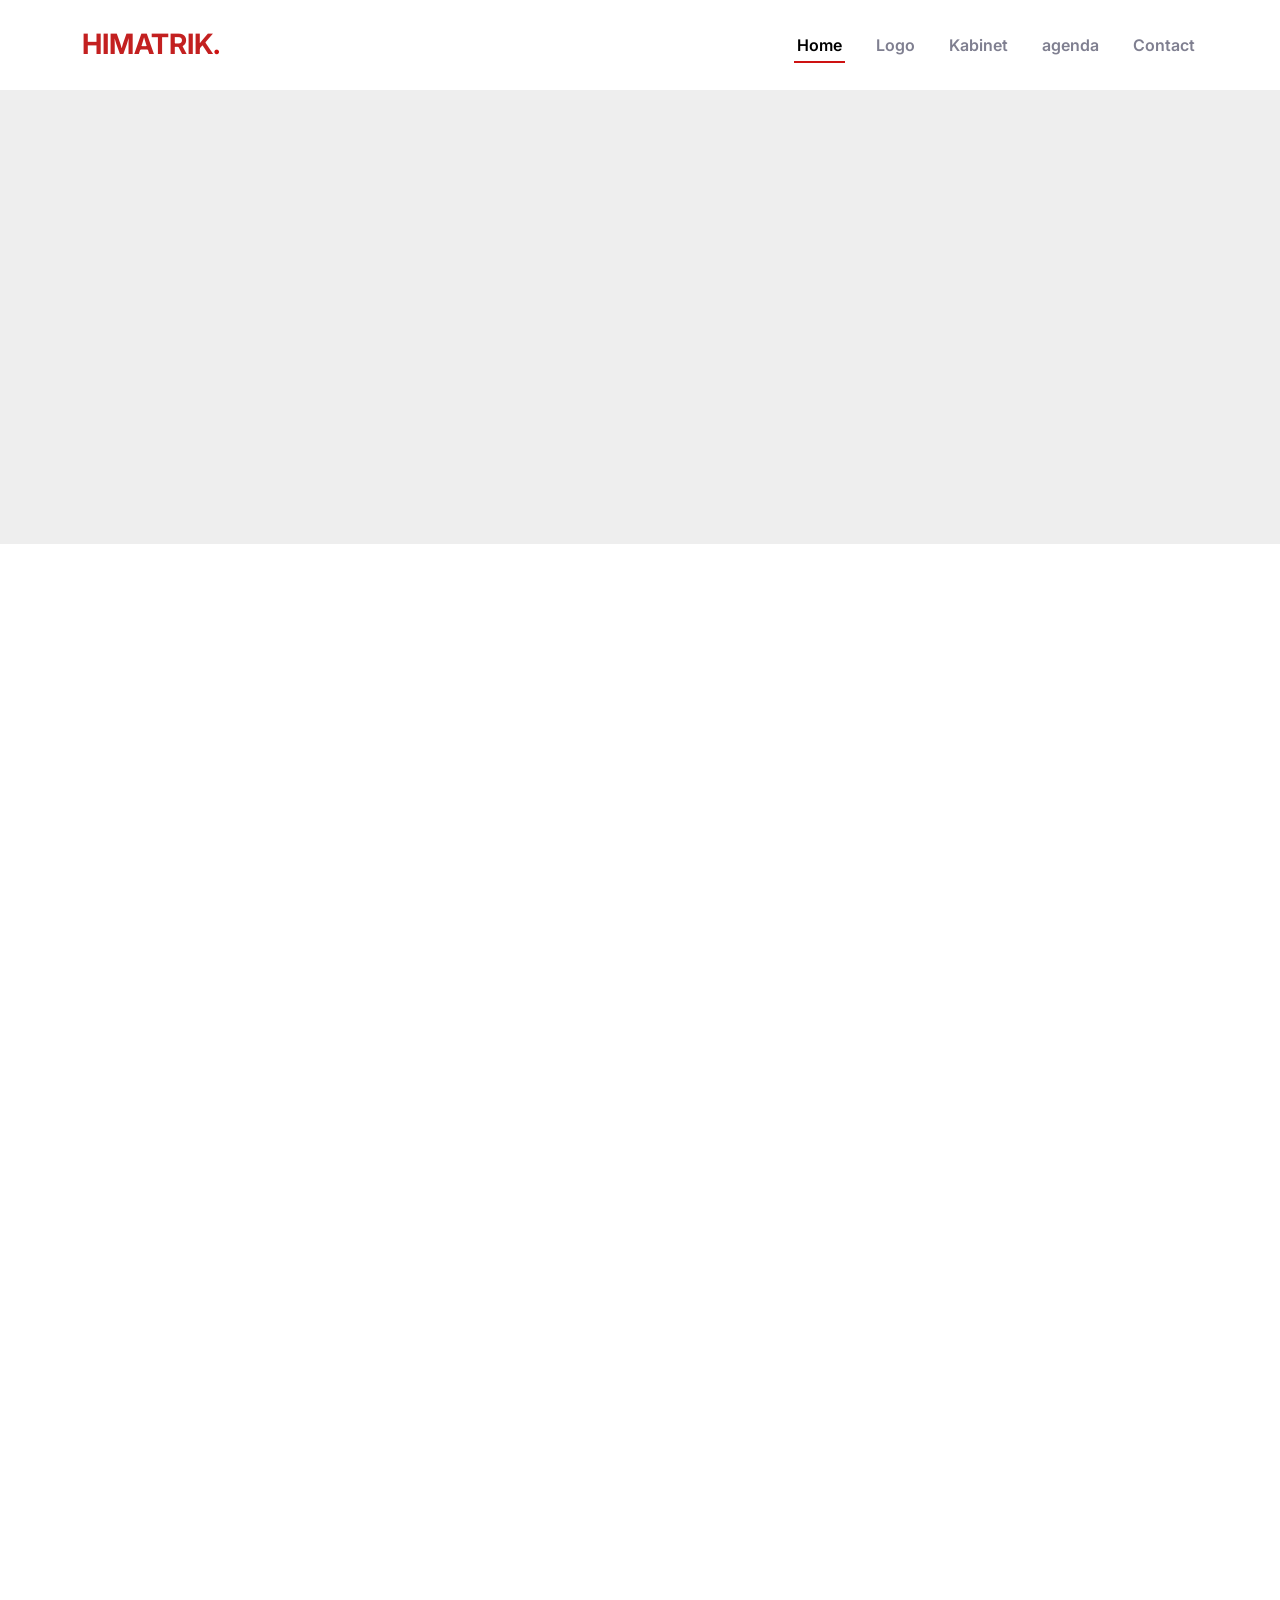
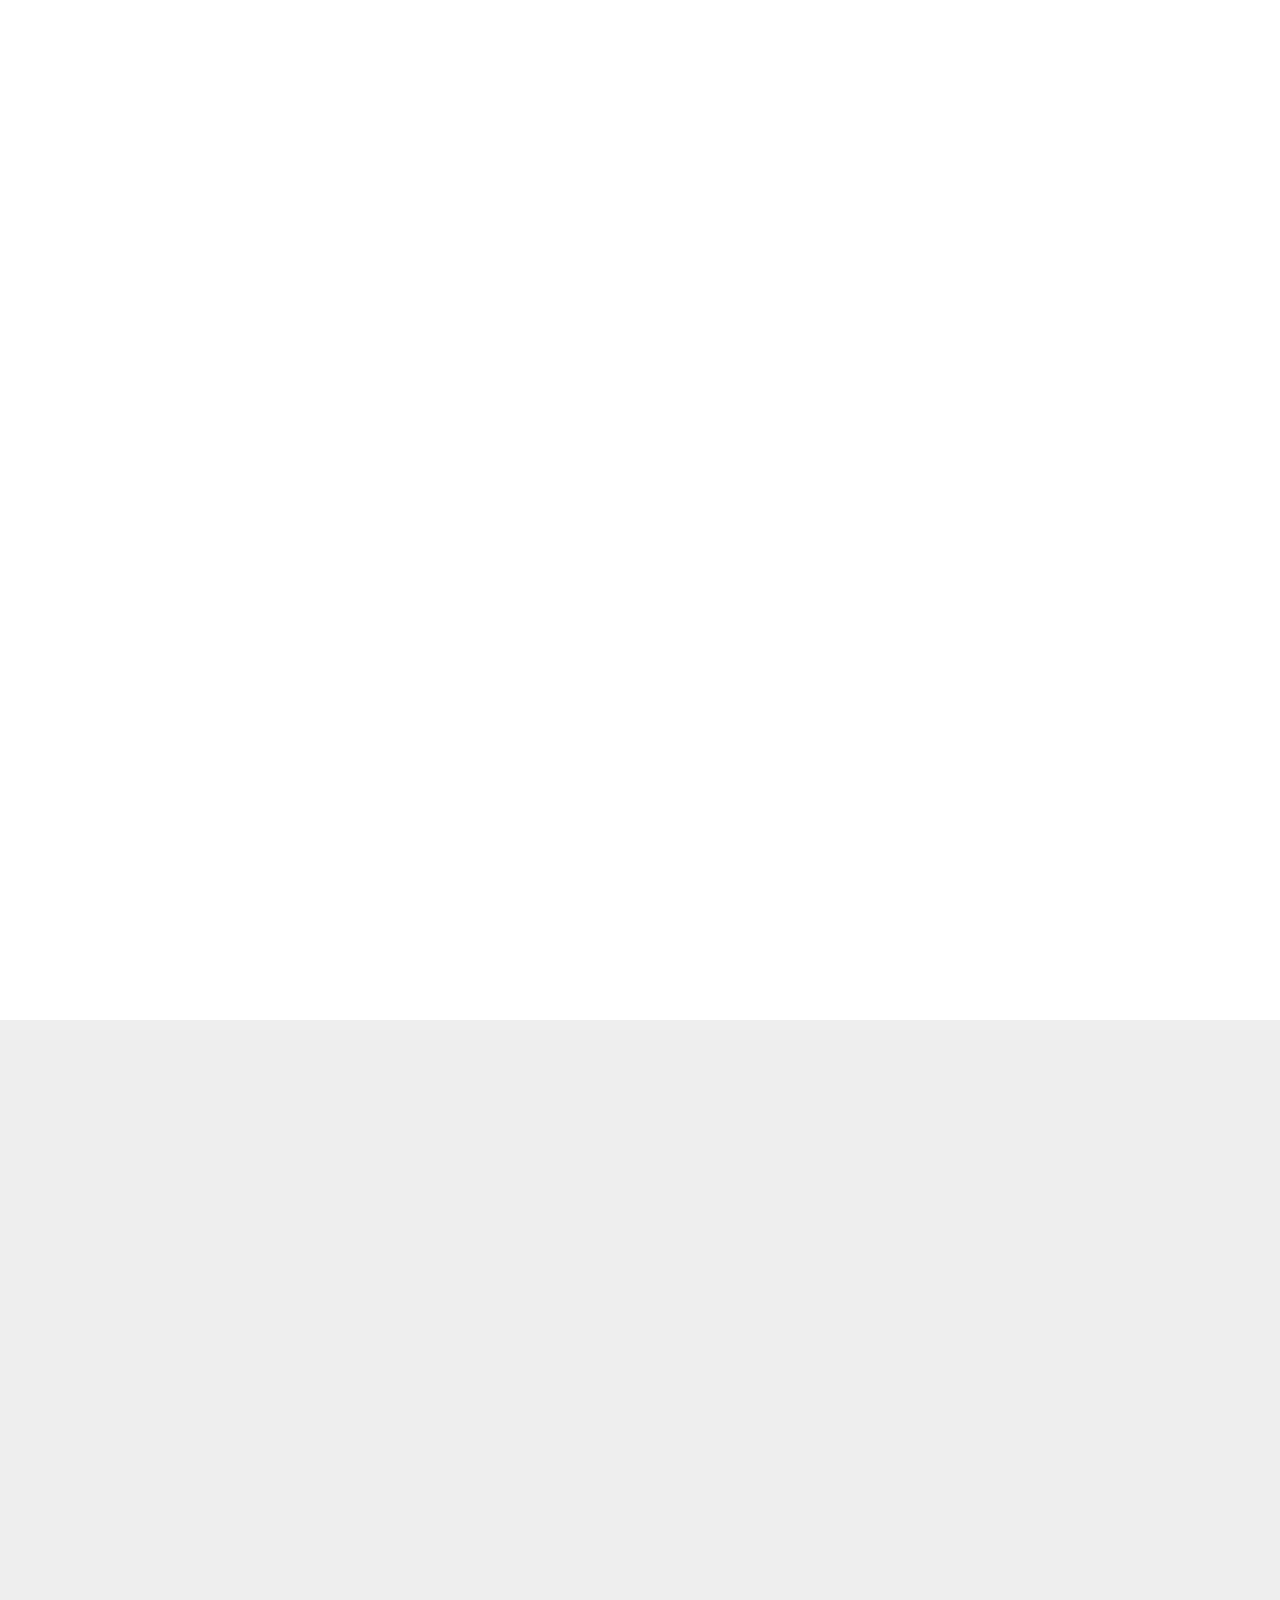
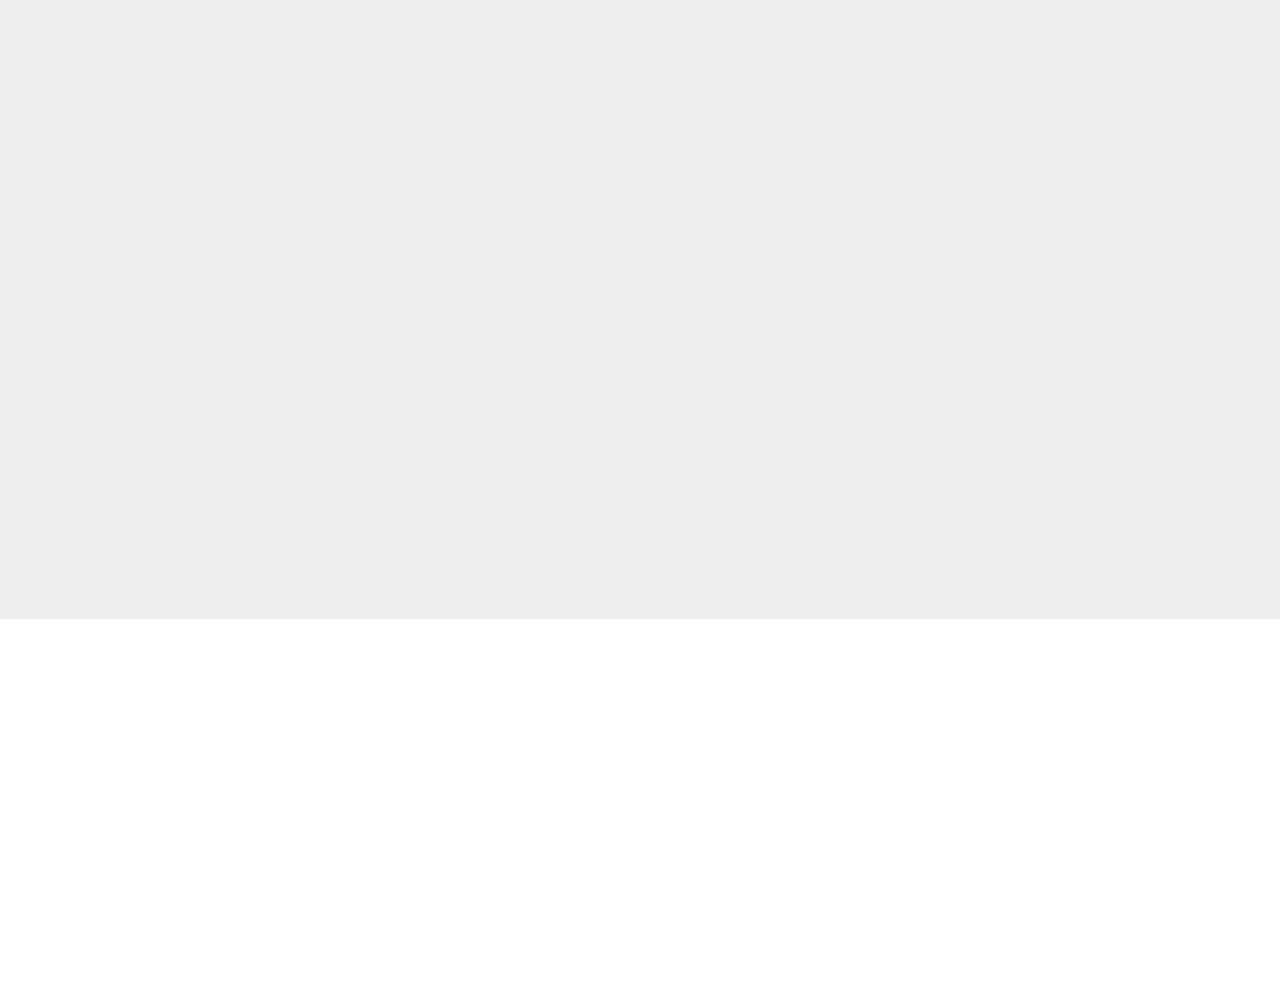
==== index.html @ 194c9be9 "Update index.html" ====
<!DOCTYPE html>
<html lang="en">

<head>
  <meta charset="utf-8">
  <meta content="width=device-width, initial-scale=1.0" name="viewport">

  <title>himatrik unair</title>
  <meta content="" name="description">
  <meta content="" name="keywords">

  <!-- Favicons -->
  <link href="assets/img/PIONEERA.png" rel="icon">
  <link href="assets/img/PIONEERA.png" rel="apple-touch-icon">

  <!-- Google Fonts -->
  <link rel="preconnect" href="https://fonts.googleapis.com">
  <link rel="preconnect" href="https://fonts.gstatic.com" crossorigin>
  <link href="https://fonts.googleapis.com/css2?family=Open+Sans:ital,wght@0,300;0,400;0,500;0,600;0,700;1,300;1,400;1,600;1,700&family=Amatic+SC:ital,wght@0,300;0,400;0,500;0,600;0,700;1,300;1,400;1,500;1,600;1,700&family=Inter:ital,wght@0,300;0,400;0,500;0,600;0,700;1,300;1,400;1,500;1,600;1,700&display=swap" rel="stylesheet">

  <!-- Vendor CSS Files -->
  <link href="assets/vendor/bootstrap/css/bootstrap.min.css" rel="stylesheet">
  <link href="assets/vendor/bootstrap-icons/bootstrap-icons.css" rel="stylesheet">
  <link href="assets/vendor/aos/aos.css" rel="stylesheet">
  <link href="assets/vendor/glightbox/css/glightbox.min.css" rel="stylesheet">
  <link href="assets/vendor/swiper/swiper-bundle.min.css" rel="stylesheet">

  <!-- Template Main CSS File -->
  <link href="assets/css/main.css" rel="stylesheet">
</head>

<body>

  <!-- ======= Header ======= -->
  <header id="header" class="header fixed-top d-flex align-items-center">
    <div class="container d-flex align-items-center justify-content-between">
      <a href="index.html" class="logo d-flex align-items-center me-auto me-lg-0">
        <h1>HIMATRIK<span>.</span></h1>
      </a>
      <nav id="navbar" class="navbar">
        <ul>
          <li><a href="#hero">Home</a></li>
          <li><a href="#about">Logo</a></li>
          <li><a href="#menu">Kabinet</a></li>
          <li><a href="#gallery">agenda</a></li>
          <li><a href="#contact">Contact</a></li>
        </ul>
      </nav>
    </div>
  </header><!-- End Header -->

  <!-- ======= Hero Section ======= -->
  <section id="hero" class="hero d-flex align-items-center section-bg">
    <div class="container">
      <div class="row justify-content-between gy-5">
        <div class="col-lg-5 order-2 order-lg-1 d-flex flex-column justify-content-center align-items-center align-items-lg-start text-center text-lg-start">
          <h2 data-aos="fade-up">KABINET<br>PIONERA</h2>
          <p data-aos="fade-up" data-aos-delay="100">Himatrik adalah wadah bagi mahasiswa trik untuk mengembangkan diri di bidang akademik, minat bakat, dan kepemimpinan. Di Kabinet Pioneera ini bermakna Kabinet Pelopor, dengan Visi (PROENSIF) Progresif, Intensif, dan Adaptif.</p>
        </div>
        <div class="col-lg-5 order-1 order-lg-2 text-center text-lg-start">
          <img src="assets/img/PIONEERA.png" class="img-fluid" alt="" data-aos="zoom-out" data-aos-delay="300">
        </div>
      </div>
    </div>
  </section><!-- End Hero Section -->

  <main id="main">

      <!-- ======= About Section ======= -->
      <section id="about" class="about">
        <div class="container" data-aos="fade-up">
  
          <div class="section-header">
            <h2>About Us</h2>
            <p>filosofi <span>logo</span></p>
          </div>
  
          <div class="row gy-4">
            <div class="col-lg-7 d-flex justify-content-center align-items-center" data-aos="fade-up" data-aos-delay="150">
              <img src="assets/img/PIONEERA.png" class="img-fluid" alt="Filosofi Logo"> 
            </div>
            <div class="col-lg-5 d-flex align-items-center" data-aos="fade-up" data-aos-delay="300">
              <div class="content ps-0 ps-lg-5">
                <p class="fst-italic">
                 <strong>Filosofi logo kabinet Pioneera:</strong>
<ul class="filosofi-list">
  <li>-) 8 Aliran menuju 1 arah (melambangkan 8 departemen berbeda yang tetap terarah)</li>
  <li>-) Grigi (sebagai lambang progresif)</li>
  <li>-) Bintang (lambang pelopor)</li>
  <li>-) Panah (lambang intensitas)</li>
  <li>-) Warna gradasi (bentuk adaptif)</li>
  <li>-) Merah maroon (keberanian yang mendalam)</li>
  <li>-) Hijau (aman damai menenangkan)</li>
</ul>
              </div>
            </div>
          </div>
        </div>
      </section><!-- End About Section -->
  

    <!-- ======= Why Us Section ======= -->
    <!-- <section id="why-us" class="why-us section-bg">
      <div class="container" data-aos="fade-up">
        <div class="row gy-4">
          <div class="col-lg-4" data-aos="fade-up" data-aos-delay="100">
            <div class="why-box">
              <h3>sejarah himatrik</h3>
              <p>
                  sejarah himatrik hhhhhhhhhhhh
                  hhhhhhhhhhhhhh
                  hhhhhhhhhhhhhhhhhhhhhhhhhhh
              </p>
              <div class="text-center">
                <a href="#" class="more-btn">Learn More <i class="bx bx-chevron-right"></i></a>
              </div>
            </div>
          </div>

          <div class="col-xl-4" data-aos="fade-up" data-aos-delay="300">
            <div class="icon-box d-flex flex-column justify-content-center align-items-center">
              <i class="bi bi-gem"></i>
              <h4>sejarah osi</h4>
              <p>sejarah osi hhhhhhhhhhhhhhhhhhhhhhhhhhhhhhhhhhhhhhhhhhhhhhhhhhhhhhhhhhhhhhhhhhhhhhhhhhhhhhhhhhhhhhhhhhhhhhhh</p>
            </div>
          </div>
        </div>
      </div> -->
    <!-- </section>End Why Us Section -->
  </main>
</body>
</html>



          <div class="col-lg-8 d-flex align-items-center">
            <div class="row gy-4">
 
   
              <!-- End Icon Box -->

            </div>
          </div>

        </div>

      </div>
    </section><!-- End Why Us Section -->

   
    <!-- ======= Menu Section ======= -->
    <section id="menu" class="menu">
      <div class="container" data-aos="fade-up">

        <div class="section-header">
          <p>FOTO <span> KABINET</span></p>
        </div>

        <div class="tab-content" data-aos="fade-up" data-aos-delay="300">
          <div class="tab-pane fade active show" id="menu-starters">
            <div class="row gy-5">
              <div class="col-lg-4 menu-item">
                <a href="assets/img/1.png" class="glightbox"><img src="assets/img/1.png" class="menu-img img-fluid" alt=""></a>
                <h4>BPI</h4>
              </div>
              <div class="col-lg-4 menu-item">
                <a href="assets/img/2.png" class="glightbox"><img src="assets/img/2.png" class="menu-img img-fluid" alt=""></a>
                <h4>DLH</h4>
              </div>
              <div class="col-lg-4 menu-item">
                <a href="assets/img/3.png" class="glightbox"><img src="assets/img/3.png" class="menu-img img-fluid" alt=""></a>
                <h4>HUMAS</h4>
              </div>
              <div class="col-lg-4 menu-item">
                <a href="assets/img/4.png" class="glightbox"><img src="assets/img/4.png" class="menu-img img-fluid" alt=""></a>
                <h4>PSDM</h4>
              </div>
              <div class="col-lg-4 menu-item">
                <a href="assets/img/5.png" class="glightbox"><img src="assets/img/5.png" class="menu-img img-fluid" alt=""></a>
                <h4>ADVOKESMA</h4>
              </div>
              <div class="col-lg-4 menu-item">
                <a href="assets/img/6.png" class="glightbox"><img src="assets/img/6.png" class="menu-img img-fluid" alt=""></a>
                <h4>KPT</h4>
              </div>
              <div class="col-lg-4 menu-item">
                <a href="assets/img/7.png" class="glightbox"><img src="assets/img/7.png" class="menu-img img-fluid" alt=""></a>
                <h4>EKRAF</h4>
              </div>
              <div class="col-lg-4 menu-item">
                <a href="assets/img/8.png" class="glightbox"><img src="assets/img/8.png" class="menu-img img-fluid" alt=""></a>
                <h4>PORA</h4>
              </div>
              <div class="col-lg-4 menu-item">
                <a href="assets/img/9.png" class="glightbox"><img src="assets/img/9.png" class="menu-img img-fluid" alt=""></a>
                <h4>MEDKOM</h4>
              </div>
            </div>
          </div>
        </div>
      </div>
    </section><!-- End Menu Section -->
    

    <!-- ======= Gallery Section ======= -->
    <section id="gallery" class="gallery section-bg">
      <div class="container" data-aos="fade-up">

        <div class="section-header">
          <h2></h2>
          <p>FOTO AGENDA DAN PROKER <span>HIMATRIK</span></p>
        </div>

        <div class="gallery-slider swiper">
          <div class="swiper-wrapper align-items-center">
            <div class="swiper-slide"><a class="glightbox" data-gallery="images-gallery" href="assets/img/1.Jpg"><img src="assets/img/1.jpg" class="img-fluid" alt=""></a></div>
            <div class="swiper-slide"><a class="glightbox" data-gallery="images-gallery" href="assets/img/2.jpg"><img src="assets/img/2.jpg" class="img-fluid" alt=""></a></div>
            <div class="swiper-slide"><a class="glightbox" data-gallery="images-gallery" href="assets/img/3.jpg"><img src="assets/img/3.jpg" class="img-fluid" alt=""></a></div>
            
          </div>
          <div class="swiper-pagination"></div>
        </div>

      </div>
    </section><!-- End Gallery Section -->

    <!-- ======= Contact Section ======= -->
    <section id="contact" class="contact">
      <div class="container" data-aos="fade-up">

        <div class="section-header">
          <h2></h2>
          <p> <span>kontak</span></p>
        </div>

        
        <div class="row gy-4">

          <div class="col-md-6">
            <div class="info-item  d-flex align-items-center">
              <i class="icon bi bi-map flex-shrink-0"></i>
              <div>
                <h3>Alamat</h3>
                <p>Universitas Airlangga - Kampus Dharmawangsa (B)</p>
              </div>
            </div>
          </div><!-- End Info Item -->

        
          <!-- End Info Item -->

          <div class="col-md-6">
            <div class="info-item  d-flex align-items-center">
              <i class="icon bi bi-telephone flex-shrink-0"></i>
              <div>
                <h3>Telepon</h3>
                <p>0813-3941-1917</p>
              </div>
            </div>
          </div><!-- End Info Item -->

       
          </div><!-- End Info Item -->

        </div>


      </div>
    </section><!-- End Contact Section -->

  </main><!-- End #main -->


  <a href="#" class="scroll-top d-flex align-items-center justify-content-center"><i class="bi bi-arrow-up-short"></i></a>

  <div id="preloader"></div>

  <!-- Vendor JS Files -->
  <script src="assets/vendor/bootstrap/js/bootstrap.bundle.min.js"></script>
  <script src="assets/vendor/aos/aos.js"></script>
  <script src="assets/vendor/glightbox/js/glightbox.min.js"></script>
  <script src="assets/vendor/purecounter/purecounter_vanilla.js"></script>
  <script src="assets/vendor/swiper/swiper-bundle.min.js"></script>
  <script src="assets/vendor/php-email-form/validate.js"></script>

  <!-- Template Main JS File -->
  <script src="assets/js/main.js"></script>

</body>

</html>
---- assets/css/main.css ----
/**
* Template Name: Yummy - v1.3.0
* Template URL: https://bootstrapmade.com/yummy-bootstrap-restaurant-website-template/
* Author: BootstrapMade.com
* License: https://bootstrapmade.com/license/
*/

/*--------------------------------------------------------------
# Set main reusable colors and fonts using CSS variables
# Learn more about CSS variables at https://developer.mozilla.org/en-US/docs/Web/CSS/Using_CSS_custom_properties
--------------------------------------------------------------*/
/* Fonts */
:root {
  --font-default: "Open Sans", system-ui, -apple-system, "Segoe UI", Roboto, "Helvetica Neue", Arial, "Noto Sans", "Liberation Sans", sans-serif, "Apple Color Emoji", "Segoe UI Emoji", "Segoe UI Symbol", "Noto Color Emoji";
  --font-primary: "Amatic SC", sans-serif;
  --font-secondary: "Inter", sans-serif;
}

/* Colors */
:root {
  --color-default: #212529;
  --color-primary: #ce1212;
  --color-secondary: #c62929;
}

/* Smooth scroll behavior */
:root {
  scroll-behavior: smooth;
}

/*--------------------------------------------------------------
# General
--------------------------------------------------------------*/
body {
  font-family: var(--font-default);
  color: var(--color-default);
}

a {
  color: var(--color-primary);
  text-decoration: none;
}

a:hover {
  color: #ec2727;
  text-decoration: none;
}

h1,
h2,
h3,
h4,
h5,
h6 {
  font-family: var(--font-secondary);
}

/*--------------------------------------------------------------
# Sections & Section Header
--------------------------------------------------------------*/
section {
  overflow: hidden;
  padding: 80px 0;
}

.section-bg {
  background-color: #eee;
}

.section-header {
  text-align: center;
  padding-bottom: 30px;
}

.section-header h2 {
  font-size: 13px;
  letter-spacing: 1px;
  font-weight: 400;
  margin: 0;
  padding: 0;
  color: #7f7f90;
  text-transform: uppercase;
  font-family: var(--font-default);
}

.section-header p {
  margin: 0;
  font-size: 48px;
  font-weight: 400;
  font-family: var(--font-primary);
}

.section-header p span {
  color: var(--color-primary);
}

/*--------------------------------------------------------------
# Breadcrumbs
--------------------------------------------------------------*/
.breadcrumbs {
  padding: 15px 0;
  background: rgba(55, 55, 63, 0.05);
  margin-top: 90px;
}

@media (max-width: 575px) {
  .breadcrumbs {
    margin-top: 70px;
  }
}

.breadcrumbs h2 {
  font-size: 24px;
  font-weight: 400;
  margin: 0;
}

.breadcrumbs ol {
  display: flex;
  flex-wrap: wrap;
  list-style: none;
  padding: 0;
  margin: 0;
  font-size: 14px;
}

.breadcrumbs ol li+li {
  padding-left: 10px;
}

.breadcrumbs ol li+li::before {
  display: inline-block;
  padding-right: 10px;
  color: #676775;
  content: "/";
}

@media (max-width: 992px) {
  .breadcrumbs .d-flex {
    display: block !important;
  }

  .breadcrumbs h2 {
    margin-bottom: 10px;
  }

  .breadcrumbs ol {
    display: block;
  }

  .breadcrumbs ol li {
    display: inline-block;
  }
}

/*--------------------------------------------------------------
# Scroll top button
--------------------------------------------------------------*/
.scroll-top {
  position: fixed;
  visibility: hidden;
  opacity: 0;
  right: 15px;
  bottom: 15px;
  z-index: 99999;
  background: var(--color-primary);
  width: 44px;
  height: 44px;
  border-radius: 50px;
  transition: all 0.4s;
}

.scroll-top i {
  font-size: 24px;
  color: #fff;
  line-height: 0;
}

.scroll-top:hover {
  background: #ec2727;
  color: #fff;
}

.scroll-top.active {
  visibility: visible;
  opacity: 1;
}

/*--------------------------------------------------------------
# Preloader
--------------------------------------------------------------*/
#preloader {
  position: fixed;
  inset: 0;
  z-index: 9999;
  overflow: hidden;
  background: #fff;
  transition: all 0.6s ease-out;
  width: 100%;
  height: 100vh;
}

#preloader:before,
#preloader:after {
  content: "";
  position: absolute;
  border: 4px solid var(--color-primary);
  border-radius: 50%;
  -webkit-animation: animate-preloader 2s cubic-bezier(0, 0.2, 0.8, 1) infinite;
  animation: animate-preloader 2s cubic-bezier(0, 0.2, 0.8, 1) infinite;
}

#preloader:after {
  -webkit-animation-delay: -0.5s;
  animation-delay: -0.5s;
}

@-webkit-keyframes animate-preloader {
  0% {
    width: 10px;
    height: 10px;
    top: calc(50% - 5px);
    left: calc(50% - 5px);
    opacity: 1;
  }

  100% {
    width: 72px;
    height: 72px;
    top: calc(50% - 36px);
    left: calc(50% - 36px);
    opacity: 0;
  }
}

@keyframes animate-preloader {
  0% {
    width: 10px;
    height: 10px;
    top: calc(50% - 5px);
    left: calc(50% - 5px);
    opacity: 1;
  }

  100% {
    width: 72px;
    height: 72px;
    top: calc(50% - 36px);
    left: calc(50% - 36px);
    opacity: 0;
  }
}

/*--------------------------------------------------------------
# Disable aos animation delay on mobile devices
--------------------------------------------------------------*/
@media screen and (max-width: 768px) {
  [data-aos-delay] {
    transition-delay: 0 !important;
  }
}

/*--------------------------------------------------------------
# Header
--------------------------------------------------------------*/
.header {
  background: #fff;
  transition: all 0.5s;
  z-index: 997;
  height: 90px;
  border-bottom: 1px solid #fff;
}

@media (max-width: 575px) {
  .header {
    height: 70px;
  }
}

.header.sticked {
  border-color: #fff;
  border-color: #eee;
}

.header .logo img {
  max-height: 40px;
  margin-right: 6px;
}

.header .logo h1 {
  font-size: 28px;
  font-weight: 700;
  color: #c32020;
  margin: 0;
  font-family: var(--font-secondary);
}

.header .logo h1 span {
  color: var(--color-primary);
}

.header .btn-book-a-table,
.header .btn-book-a-table:focus {
  font-size: 14px;
  color: #fff;
  background: var(--color-primary);
  padding: 8px 20px;
  margin-left: 30px;
  border-radius: 50px;
  transition: 0.3s;
}

.header .btn-book-a-table:hover,
.header .btn-book-a-table:focus:hover {
  color: #fff;
  background: rgba(206, 18, 18, 0.8);
}

section {
  scroll-margin-top: 90px;
}

/*--------------------------------------------------------------
# Desktop Navigation
--------------------------------------------------------------*/
@media (min-width: 1280px) {
  .navbar {
    padding: 0;
  }

  .navbar ul {
    margin: 0;
    padding: 0;
    display: flex;
    list-style: none;
    align-items: center;
  }

  .navbar li {
    position: relative;
  }

  .navbar>ul>li {
    white-space: nowrap;
    padding: 10px 0 10px 28px;
  }

  .navbar a,
  .navbar a:focus {
    display: flex;
    align-items: center;
    justify-content: space-between;
    padding: 0 3px;
    font-family: var(--font-secondary);
    font-size: 16px;
    font-weight: 600;
    color: #7f7f90;
    white-space: nowrap;
    transition: 0.3s;
    position: relative;
  }

  .navbar a i,
  .navbar a:focus i {
    font-size: 12px;
    line-height: 0;
    margin-left: 5px;
  }

  .navbar>ul>li>a:before {
    content: "";
    position: absolute;
    width: 100%;
    height: 2px;
    bottom: -6px;
    left: 0;
    background-color: var(--color-primary);
    visibility: hidden;
    width: 0px;
    transition: all 0.3s ease-in-out 0s;
  }

  .navbar a:hover:before,
  .navbar li:hover>a:before,
  .navbar .active:before {
    visibility: visible;
    width: 100%;
  }

  .navbar a:hover,
  .navbar .active,
  .navbar .active:focus,
  .navbar li:hover>a {
    color: #000;
  }

  .navbar .dropdown ul {
    display: block;
    position: absolute;
    left: 28px;
    top: calc(100% + 30px);
    margin: 0;
    padding: 10px 0;
    z-index: 99;
    opacity: 0;
    visibility: hidden;
    background: #fff;
    box-shadow: 0px 0px 30px rgba(127, 137, 161, 0.25);
    transition: 0.3s;
    border-radius: 4px;
  }

  .navbar .dropdown ul li {
    min-width: 200px;
  }

  .navbar .dropdown ul a {
    padding: 10px 20px;
    font-size: 15px;
    text-transform: none;
    font-weight: 600;
  }

  .navbar .dropdown ul a i {
    font-size: 12px;
  }

  .navbar .dropdown ul a:hover,
  .navbar .dropdown ul .active:hover,
  .navbar .dropdown ul li:hover>a {
    color: var(--color-primary);
  }

  .navbar .dropdown:hover>ul {
    opacity: 1;
    top: 100%;
    visibility: visible;
  }

  .navbar .dropdown .dropdown ul {
    top: 0;
    left: calc(100% - 30px);
    visibility: hidden;
  }

  .navbar .dropdown .dropdown:hover>ul {
    opacity: 1;
    top: 0;
    left: 100%;
    visibility: visible;
  }
}

@media (min-width: 1280px) and (max-width: 1366px) {
  .navbar .dropdown .dropdown ul {
    left: -90%;
  }

  .navbar .dropdown .dropdown:hover>ul {
    left: -100%;
  }
}

@media (min-width: 1280px) {

  .mobile-nav-show,
  .mobile-nav-hide {
    display: none;
  }
}

/*--------------------------------------------------------------
# Mobile Navigation
--------------------------------------------------------------*/
@media (max-width: 1279px) {
  .navbar {
    position: fixed;
    top: 0;
    right: -100%;
    width: 100%;
    max-width: 400px;
    border-left: 1px solid #666;
    bottom: 0;
    transition: 0.3s;
    z-index: 9997;
  }

  .navbar ul {
    position: absolute;
    inset: 0;
    padding: 50px 0 10px 0;
    margin: 0;
    background: rgba(255, 255, 255, 0.9);
    overflow-y: auto;
    transition: 0.3s;
    z-index: 9998;
  }

  .navbar a,
  .navbar a:focus {
    display: flex;
    align-items: center;
    justify-content: space-between;
    padding: 10px 20px;
    font-family: var(--font-secondary);
    border-bottom: 2px solid rgba(255, 255, 255, 0.8);
    font-size: 16px;
    font-weight: 600;
    color: #7f7f90;
    white-space: nowrap;
    transition: 0.3s;
  }

  .navbar a i,
  .navbar a:focus i {
    font-size: 12px;
    line-height: 0;
    margin-left: 5px;
  }

  .navbar a:hover,
  .navbar li:hover>a {
    color: #000;
  }

  .navbar .active,
  .navbar .active:focus {
    color: #000;
    border-color: var(--color-primary);
  }

  .navbar .dropdown ul,
  .navbar .dropdown .dropdown ul {
    position: static;
    display: none;
    padding: 10px 0;
    margin: 10px 20px;
    transition: all 0.5s ease-in-out;
    border: 1px solid #eee;
  }

  .navbar .dropdown>.dropdown-active,
  .navbar .dropdown .dropdown>.dropdown-active {
    display: block;
  }

  .mobile-nav-show {
    color: var(--color-secondary);
    font-size: 28px;
    cursor: pointer;
    line-height: 0;
    transition: 0.5s;
    z-index: 9999;
    margin: 0 10px 0 20px;
  }

  .mobile-nav-hide {
    color: var(--color-secondary);
    font-size: 32px;
    cursor: pointer;
    line-height: 0;
    transition: 0.5s;
    position: fixed;
    right: 20px;
    top: 20px;
    z-index: 9999;
  }

  .mobile-nav-active {
    overflow: hidden;
  }

  .mobile-nav-active .navbar {
    right: 0;
  }

  .mobile-nav-active .navbar:before {
    content: "";
    position: fixed;
    inset: 0;
    background: rgba(255, 255, 255, 0.8);
    z-index: 9996;
  }
}

/*--------------------------------------------------------------
# About Section
--------------------------------------------------------------*/
.about .about-img {
  min-height: 500px;
}

.about h3 {
  font-weight: 700;
  font-size: 36px;
  margin-bottom: 30px;
  font-family: var(--font-secondary);
}

.about .call-us {
  left: 10%;
  right: 10%;
  bottom: 10%;
  background-color: #fff;
  box-shadow: 0px 2px 25px rgba(0, 0, 0, 0.08);
  padding: 20px;
  text-align: center;
}

.about .call-us h4 {
  font-size: 24px;
  font-weight: 700;
  margin-bottom: 5px;
  font-family: var(--font-default);
}

.about .call-us p {
  font-size: 28px;
  font-weight: 700;
  color: var(--color-primary);
}

.about .content ul {
  list-style: none;
  padding: 0;
}

.about .content ul li {
  padding: 0 0 8px 26px;
  position: relative;
}

.about .content ul i {
  position: absolute;
  font-size: 20px;
  left: 0;
  top: -3px;
  color: var(--color-primary);
}

.about .content p:last-child {
  margin-bottom: 0;
}

.about .play-btn {
  width: 94px;
  height: 94px;
  background: radial-gradient(var(--color-primary) 50%, rgba(206, 18, 18, 0.4) 52%);
  border-radius: 50%;
  display: block;
  position: absolute;
  left: calc(50% - 47px);
  top: calc(50% - 47px);
  overflow: hidden;
}

.about .play-btn:before {
  content: "";
  position: absolute;
  width: 120px;
  height: 120px;
  -webkit-animation-delay: 0s;
  animation-delay: 0s;
  -webkit-animation: pulsate-btn 2s;
  animation: pulsate-btn 2s;
  -webkit-animation-direction: forwards;
  animation-direction: forwards;
  -webkit-animation-iteration-count: infinite;
  animation-iteration-count: infinite;
  -webkit-animation-timing-function: steps;
  animation-timing-function: steps;
  opacity: 1;
  border-radius: 50%;
  border: 5px solid rgba(206, 18, 18, 0.7);
  top: -15%;
  left: -15%;
  background: rgba(198, 16, 0, 0);
}

.about .play-btn:after {
  content: "";
  position: absolute;
  left: 50%;
  top: 50%;
  transform: translateX(-40%) translateY(-50%);
  width: 0;
  height: 0;
  border-top: 10px solid transparent;
  border-bottom: 10px solid transparent;
  border-left: 15px solid #fff;
  z-index: 100;
  transition: all 400ms cubic-bezier(0.55, 0.055, 0.675, 0.19);
}

.about .play-btn:hover:before {
  content: "";
  position: absolute;
  left: 50%;
  top: 50%;
  transform: translateX(-40%) translateY(-50%);
  width: 0;
  height: 0;
  border: none;
  border-top: 10px solid transparent;
  border-bottom: 10px solid transparent;
  border-left: 15px solid #fff;
  z-index: 200;
  -webkit-animation: none;
  animation: none;
  border-radius: 0;
}

.about .play-btn:hover:after {
  border-left: 15px solid var(--color-primary);
  transform: scale(20);
}

@-webkit-keyframes pulsate-btn {
  0% {
    transform: scale(0.6, 0.6);
    opacity: 1;
  }

  100% {
    transform: scale(1, 1);
    opacity: 0;
  }
}

@keyframes pulsate-btn {
  0% {
    transform: scale(0.6, 0.6);
    opacity: 1;
  }

  100% {
    transform: scale(1, 1);
    opacity: 0;
  }
}

/*--------------------------------------------------------------
# Why Us Section
--------------------------------------------------------------*/
.why-us .why-box {
  padding: 30px;
  background: var(--color-primary);
  color: #fff;
}

.why-us .why-box h3 {
  font-weight: 700;
  font-size: 34px;
  margin-bottom: 30px;
}

.why-us .why-box p {
  margin-bottom: 30px;
}

.why-us .why-box .more-btn {
  display: inline-block;
  background: rgba(255, 255, 255, 0.3);
  padding: 6px 30px 8px 30px;
  color: #fff;
  border-radius: 50px;
  transition: all ease-in-out 0.4s;
}

.why-us .why-box .more-btn i {
  font-size: 14px;
}

.why-us .why-box .more-btn:hover {
  color: var(--color-primary);
  background: #fff;
}

.why-us .icon-box {
  text-align: center;
  background: #fff;
  padding: 40px 30px;
  width: 100%;
  height: 100%;
  border: 1px solid rgba(55, 55, 63, 0.1);
  transition: 0.3s;
}

.why-us .icon-box i {
  color: var(--color-primary);
  margin-bottom: 30px;
  font-size: 32px;
  margin-bottom: 30px;
  background: rgba(206, 18, 18, 0.1);
  border-radius: 50px;
  display: flex;
  align-items: center;
  justify-content: center;
  width: 64px;
  height: 64px;
}

.why-us .icon-box h4 {
  font-size: 20px;
  font-weight: 400;
  margin: 0 0 30px 0;
  font-family: var(--font-secondary);
}

.why-us .icon-box p {
  font-size: 15px;
  color: #6c757d;
}

@media (min-width: 1200px) {
  .why-us .icon-box:hover {
    transform: scale(1.1);
  }
}

/*--------------------------------------------------------------
# Stats Counter Section
--------------------------------------------------------------*/
.stats-counter {
  background: linear-gradient(rgba(0, 0, 0, 0.5), rgba(0, 0, 0, 0.5)), url("../img/stats-bg.jpg") center center;
  background-size: cover;
  padding: 100px 0;
}

@media (min-width: 1365px) {
  .stats-counter {
    background-attachment: fixed;
  }
}

.stats-counter .stats-item {
  padding: 30px;
  width: 100%;
}

.stats-counter .stats-item span {
  font-size: 48px;
  display: block;
  color: #fff;
  font-weight: 700;
}

.stats-counter .stats-item p {
  padding: 0;
  margin: 0;
  font-family: var(--font-secondary);
  font-size: 16px;
  font-weight: 700;
  color: rgba(255, 255, 255, 0.6);
}

/*--------------------------------------------------------------
# Menu Section
--------------------------------------------------------------*/
.menu .nav-tabs {
  border: 0;
}

.menu .nav-link {
  margin: 0 10px;
  padding: 10px 5px;
  transition: 0.3s;
  color: var(--color-secondary);
  border-radius: 0;
  cursor: pointer;
  height: 100%;
  border: 0;
  border-bottom: 2px solid #b6b6bf;
}

@media (max-width: 575px) {
  .menu .nav-link {
    margin: 0 10px;
    padding: 10px 0;
  }
}



.menu .nav-link i {
  padding-right: 15px;
  font-size: 48px;
}

.menu .nav-link h4 {
  font-size: 18px;
  font-weight: 400;
  margin: 0;
  font-family: var(--font-secondary);
}

@media (max-width: 575px) {
  .menu .nav-link h4 {
    font-size: 16px;
  }
}

.menu .nav-link:hover {
  color: var(--color-primary);
}

.menu .nav-link.active {
  color: var(--color-primary);
  border-color: var(--color-primary);
}

.menu .tab-content .tab-header {
  padding: 30px 0;
}

.menu .tab-content .tab-header p {
  font-size: 14px;
  text-transform: uppercase;
  color: #676775;
  margin-bottom: 0;
}

.menu .tab-content .tab-header h3 {
  font-size: 36px;
  font-weight: 600;
  color: var(--color-primary);
}

.menu .tab-content .menu-item {
  -moz-text-align-last: center;
  text-align-last: center;
}

.menu .tab-content .menu-item .menu-img {
  padding: 0 60px;
  margin-bottom: 15px;
}

.menu .tab-content .menu-item h4 {
  font-size: 22px;
  font-weight: 500;
  color: var(--color-secondary);
  font-family: var(--font-secondary);
  font-weight: 30px;
  margin-bottom: 5px;
}

.menu .tab-content .menu-item .ingredients {
  font-family: var(--font-secondary);
  color: #8d8d9b;
  margin-bottom: 5px;
}

.menu .tab-content .menu-item .price {
  font-size: 24px;
  font-weight: 700;
  color: var(--color-primary);
}

/*--------------------------------------------------------------
# Testimonials Section
--------------------------------------------------------------*/
.testimonials .section-header {
  margin-bottom: 40px;
}

.testimonials .testimonials-carousel,
.testimonials .testimonials-slider {
  overflow: hidden;
}

.testimonials .testimonial-item .testimonial-content {
  border-left: 3px solid var(--color-primary);
  padding-left: 30px;
}

.testimonials .testimonial-item .testimonial-img {
  border-radius: 50%;
  border: 4px solid #fff;
  margin: 0 auto;
}

.testimonials .testimonial-item h3 {
  font-size: 20px;
  font-weight: bold;
  margin: 10px 0 5px 0;
  color: var(--color-default);
  font-family: var(--font-secondary);
}

.testimonials .testimonial-item h4 {
  font-size: 14px;
  color: #6c757d;
  margin: 0 0 10px 0;
  font-family: var(--font-secondary);
}

.testimonials .testimonial-item .stars i {
  color: #ffc107;
  margin: 0 1px;
}

.testimonials .testimonial-item .quote-icon-left,
.testimonials .testimonial-item .quote-icon-right {
  color: #f05656;
  font-size: 26px;
  line-height: 0;
}

.testimonials .testimonial-item .quote-icon-left {
  display: inline-block;
  left: -5px;
  position: relative;
}

.testimonials .testimonial-item .quote-icon-right {
  display: inline-block;
  right: -5px;
  position: relative;
  top: 10px;
  transform: scale(-1, -1);
}

.testimonials .testimonial-item p {
  font-style: italic;
}

.testimonials .swiper-pagination {
  margin-top: 40px;
  position: relative;
}

.testimonials .swiper-pagination .swiper-pagination-bullet {
  width: 12px;
  height: 12px;
  background-color: #d1d1d7;
  opacity: 1;
}

.testimonials .swiper-pagination .swiper-pagination-bullet-active {
  background-color: var(--color-primary);
}

/*--------------------------------------------------------------
# Events Section
--------------------------------------------------------------*/
.events .container-fluid {
  padding: 0;
}

.events .event-item {
  background-size: cover;
  background-position: cente;
  min-height: 600px;
  padding: 30px;
}

@media (max-width: 575px) {
  .events .event-item {
    min-height: 500px;
  }
}

.events .event-item:before {
  content: "";
  background: rgba(0, 0, 0, 0.6);
  position: absolute;
  inset: 0;
}

.events .event-item h3 {
  font-size: 24px;
  font-weight: 700;
  margin-bottom: 5px;
  color: #fff;
  position: relative;
}

.events .event-item .price {
  color: #fff;
  border-bottom: 2px solid var(--color-primary);
  font-size: 32px;
  font-weight: 700;
  margin-bottom: 15px;
  position: relative;
}

.events .event-item .description {
  margin-bottom: 0;
  color: rgba(255, 255, 255, 0.9);
  position: relative;
}

@media (min-width: 1200px) {
  .events .swiper-slide-active+.swiper-slide {
    border-left: 1px solid rgba(255, 255, 255, 0.5);
    border-right: 1px solid rgba(255, 255, 255, 0.5);
    z-index: 1;
  }
}

.events .swiper-pagination {
  margin-top: 20px;
  position: relative;
}

.events .swiper-pagination .swiper-pagination-bullet {
  width: 10px;
  height: 10px;
  background-color: #d1d1d7;
  opacity: 1;
}

.events .swiper-pagination .swiper-pagination-bullet-active {
  background-color: var(--color-primary);
}

/*--------------------------------------------------------------
# Chefs Section
--------------------------------------------------------------*/
.chefs .chef-member {
  overflow: hidden;
  text-align: center;
  border-radius: 5px;
  background: #fff;
  box-shadow: 0px 0 30px rgba(55, 55, 63, 0.08);
  transition: 0.3s;
}

.chefs .chef-member .member-img {
  position: relative;
  overflow: hidden;
}

.chefs .chef-member .member-img:after {
  position: absolute;
  content: "";
  left: 0;
  bottom: 0;
  height: 100%;
  width: 100%;
  background: url(../img/team-shape.svg) no-repeat center bottom;
  background-size: contain;
  z-index: 1;
}

.chefs .chef-member .social {
  position: absolute;
  right: -100%;
  top: 30px;
  opacity: 0;
  border-radius: 4px;
  transition: 0.5s;
  background: rgba(255, 255, 255, 0.3);
  z-index: 2;
}

.chefs .chef-member .social a {
  transition: color 0.3s;
  color: rgba(55, 55, 63, 0.4);
  margin: 15px 12px;
  display: block;
  line-height: 0;
  text-align: center;
}

.chefs .chef-member .social a:hover {
  color: rgba(55, 55, 63, 0.9);
}

.chefs .chef-member .social i {
  font-size: 18px;
}

.chefs .chef-member .member-info {
  padding: 10px 15px 20px 15px;
}

.chefs .chef-member .member-info h4 {
  font-weight: 700;
  margin-bottom: 5px;
  font-size: 20px;
  color: var(--color-secondary);
}

.chefs .chef-member .member-info span {
  display: block;
  font-size: 14px;
  font-weight: 400;
  color: rgba(33, 37, 41, 0.4);
}

.chefs .chef-member .member-info p {
  font-style: italic;
  font-size: 14px;
  padding-top: 15px;
  line-height: 26px;
  color: rgba(33, 37, 41, 0.7);
}

.chefs .chef-member:hover {
  transform: scale(1.08);
  box-shadow: 0px 0 30px rgba(55, 55, 63, 0.15);
}

.chefs .chef-member:hover .social {
  right: 8px;
  opacity: 1;
}

/*--------------------------------------------------------------
# Book A Table Section
--------------------------------------------------------------*/
.book-a-table .reservation-img {
  min-height: 500px;
  background-size: cover;
  background-position: center;
}

.book-a-table .reservation-form-bg {
  background: rgba(55, 55, 63, 0.04);
}

.book-a-table .php-email-form {
  padding: 40px;
}

@media (max-width: 575px) {
  .book-a-table .php-email-form {
    padding: 20px;
  }
}

.book-a-table .php-email-form h3 {
  font-size: 14px;
  font-weight: 700;
  text-transform: uppercase;
  letter-spacing: 1px;
}

.book-a-table .php-email-form h4 {
  font-size: 14px;
  font-weight: 700;
  text-transform: uppercase;
  letter-spacing: 1px;
  margin: 20px 0 0 0;
}

.book-a-table .php-email-form p {
  font-size: 14px;
  margin-bottom: 20px;
}

.book-a-table .php-email-form .error-message {
  display: none;
  color: #fff;
  background: #df1529;
  text-align: left;
  padding: 15px;
  margin-bottom: 24px;
  font-weight: 600;
}

.book-a-table .php-email-form .sent-message {
  display: none;
  color: #fff;
  background: #059652;
  text-align: center;
  padding: 15px;
  margin-bottom: 24px;
  font-weight: 600;
}

.book-a-table .php-email-form .loading {
  display: none;
  background: #fff;
  text-align: center;
  padding: 15px;
  margin-bottom: 24px;
}

.book-a-table .php-email-form .loading:before {
  content: "";
  display: inline-block;
  border-radius: 50%;
  width: 24px;
  height: 24px;
  margin: 0 10px -6px 0;
  border: 3px solid #059652;
  border-top-color: #fff;
  -webkit-animation: animate-loading 1s linear infinite;
  animation: animate-loading 1s linear infinite;
}

.book-a-table .php-email-form input,
.book-a-table .php-email-form textarea {
  border-radius: 0;
  box-shadow: none;
  font-size: 14px;
  border-radius: 0;
}

.book-a-table .php-email-form input:focus,
.book-a-table .php-email-form textarea:focus {
  border-color: var(--color-primary);
}

.book-a-table .php-email-form input {
  padding: 12px 15px;
}

.book-a-table .php-email-form textarea {
  padding: 12px 15px;
}

.book-a-table .php-email-form button[type=submit] {
  background: var(--color-primary);
  border: 0;
  padding: 14px 60px;
  color: #fff;
  transition: 0.4s;
  border-radius: 50px;
}

.book-a-table .php-email-form button[type=submit]:hover {
  background: #ec2727;
}

@-webkit-keyframes animate-loading {
  0% {
    transform: rotate(0deg);
  }

  100% {
    transform: rotate(360deg);
  }
}

@keyframes animate-loading {
  0% {
    transform: rotate(0deg);
  }

  100% {
    transform: rotate(360deg);
  }
}

/*--------------------------------------------------------------
# Gallery Section
--------------------------------------------------------------*/
.gallery {
  overflow: hidden;
}

.gallery .swiper-pagination {
  margin-top: 20px;
  position: relative;
}

.gallery .swiper-pagination .swiper-pagination-bullet {
  width: 12px;
  height: 12px;
  background-color: #d1d1d7;
  opacity: 1;
}

.gallery .swiper-pagination .swiper-pagination-bullet-active {
  background-color: var(--color-primary);
}

.gallery .swiper-slide-active {
  text-align: center;
}

@media (min-width: 992px) {
  .gallery .swiper-wrapper {
    padding: 40px 0;
  }

  .gallery .swiper-slide-active {
    border: 6px solid var(--color-primary);
    padding: 4px;
    background: #fff;
    z-index: 1;
    transform: scale(1.2);
  }
}

/*--------------------------------------------------------------
# Contact Section
--------------------------------------------------------------*/
.contact .info-item {
  background: #f4f4f4;
  padding: 30px;
  height: 100%;
}

.contact .info-item .icon {
  display: flex;
  align-items: center;
  justify-content: center;
  width: 56px;
  height: 56px;
  font-size: 24px;
  line-height: 0;
  color: #fff;
  background: var(--color-primary);
  border-radius: 50%;
  margin-right: 15px;
}

.contact .info-item h3 {
  font-size: 20px;
  color: #6c757d;
  font-weight: 700;
  margin: 0 0 5px 0;
}

.contact .info-item p {
  padding: 0;
  margin: 0;
  line-height: 24px;
  font-size: 14px;
}

.contact .info-item .social-links a {
  font-size: 24px;
  display: inline-block;
  color: rgba(55, 55, 63, 0.7);
  line-height: 1;
  margin: 4px 6px 0 0;
  transition: 0.3s;
}

.contact .info-item .social-links a:hover {
  color: var(--color-primary);
}

.contact .php-email-form {
  width: 100%;
  margin-top: 30px;
  background: #fff;
  box-shadow: 0 0 30px rgba(0, 0, 0, 0.08);
}

.contact .php-email-form .form-group {
  padding-bottom: 20px;
}

.contact .php-email-form .error-message {
  display: none;
  color: #fff;
  background: #df1529;
  text-align: left;
  padding: 15px;
  font-weight: 600;
}

.contact .php-email-form .error-message br+br {
  margin-top: 25px;
}

.contact .php-email-form .sent-message {
  display: none;
  color: #fff;
  background: #059652;
  text-align: center;
  padding: 15px;
  font-weight: 600;
}

.contact .php-email-form .loading {
  display: none;
  background: #fff;
  text-align: center;
  padding: 15px;
}

.contact .php-email-form .loading:before {
  content: "";
  display: inline-block;
  border-radius: 50%;
  width: 24px;
  height: 24px;
  margin: 0 10px -6px 0;
  border: 3px solid #059652;
  border-top-color: #fff;
  -webkit-animation: animate-loading 1s linear infinite;
  animation: animate-loading 1s linear infinite;
}

.contact .php-email-form input,
.contact .php-email-form textarea {
  border-radius: 0;
  box-shadow: none;
  font-size: 14px;
}

.contact .php-email-form input:focus,
.contact .php-email-form textarea:focus {
  border-color: var(--color-primary);
}

.contact .php-email-form input {
  height: 48px;
}

.contact .php-email-form textarea {
  padding: 10px 12px;
}

.contact .php-email-form button[type=submit] {
  background: var(--color-primary);
  border: 0;
  padding: 12px 40px;
  color: #fff;
  transition: 0.4s;
  border-radius: 50px;
}

.contact .php-email-form button[type=submit]:hover {
  background: #ec2727;
}

@keyframes animate-loading {
  0% {
    transform: rotate(0deg);
  }

  100% {
    transform: rotate(360deg);
  }
}

/*--------------------------------------------------------------
# Hero Section
--------------------------------------------------------------*/
.hero {
  width: 100%;
  background-size: cover;
  position: relative;
  min-height: 60vh;
  padding: 160px 0 60px 0;
}

.hero h2 {
  font-size: 64px;
  font-weight: 700;
  margin-bottom: 20px;
  color: var(--color-secondary);
  font-family: var(--font-primary);
}

.hero h2 span {
  color: var(--color-primary);
}

.hero p {
  color: #4f4f5a;
  font-weight: 400;
  margin-bottom: 30px;
}

.hero .btn-book-a-table {
  font-weight: 500;
  font-size: 14px;
  letter-spacing: 1px;
  display: inline-block;
  padding: 12px 36px;
  border-radius: 50px;
  transition: 0.5s;
  color: #fff;
  background: var(--color-primary);
  box-shadow: 0 8px 28px rgba(206, 18, 18, 0.2);
}

.hero .btn-book-a-table:hover {
  background: rgba(206, 18, 18, 0.8);
  box-shadow: 0 8px 28px rgba(206, 18, 18, 0.45);
}

.hero .btn-watch-video {
  font-size: 16px;
  transition: 0.5s;
  margin-left: 25px;
  color: var(--font-secondary);
  font-weight: 600;
}

.hero .btn-watch-video i {
  color: var(--color-primary);
  font-size: 32px;
  transition: 0.3s;
  line-height: 0;
  margin-right: 8px;
}

.hero .btn-watch-video:hover {
  color: var(--color-primary);
}

.hero .btn-watch-video:hover i {
  color: rgba(206, 18, 18, 0.8);
}

@media (max-width: 640px) {
  .hero h2 {
    font-size: 36px;
  }

  .hero .btn-get-started,
  .hero .btn-watch-video {
    font-size: 14px;
  }
}

/*--------------------------------------------------------------
# Footer
--------------------------------------------------------------*/
.footer {
  font-size: 14px;
  background-color: #1f1f24;
  padding: 50px 0;
  color: rgba(255, 255, 255, 0.7);
}

.footer .icon {
  margin-right: 15px;
  font-size: 24px;
  line-height: 0;
}

.footer h4 {
  font-size: 16px;
  font-weight: bold;
  position: relative;
  padding-bottom: 5px;
  color: #fff;
}

.footer .footer-links {
  margin-bottom: 30px;
}

.footer .footer-links ul {
  list-style: none;
  padding: 0;
  margin: 0;
}

.footer .footer-links ul li {
  padding: 10px 0;
  display: flex;
  align-items: center;
}

.footer .footer-links ul li:first-child {
  padding-top: 0;
}

.footer .footer-links ul a {
  color: rgba(255, 255, 255, 0.6);
  transition: 0.3s;
  display: inline-block;
  line-height: 1;
}

.footer .footer-links ul a:hover {
  color: #fff;
}

.footer .social-links a {
  display: flex;
  align-items: center;
  justify-content: center;
  width: 40px;
  height: 40px;
  border-radius: 50%;
  border: 1px solid rgba(255, 255, 255, 0.2);
  font-size: 16px;
  color: rgba(255, 255, 255, 0.7);
  margin-right: 10px;
  transition: 0.3s;
}

.footer .social-links a:hover {
  color: #fff;
  border-color: #fff;
}

.footer .copyright {
  text-align: center;
  padding-top: 30px;
  border-top: 1px solid rgba(255, 255, 255, 0.1);
}

.footer .credits {
  padding-top: 4px;
  text-align: center;
  font-size: 13px;
}

.footer .credits a {
  color: #fff;
}
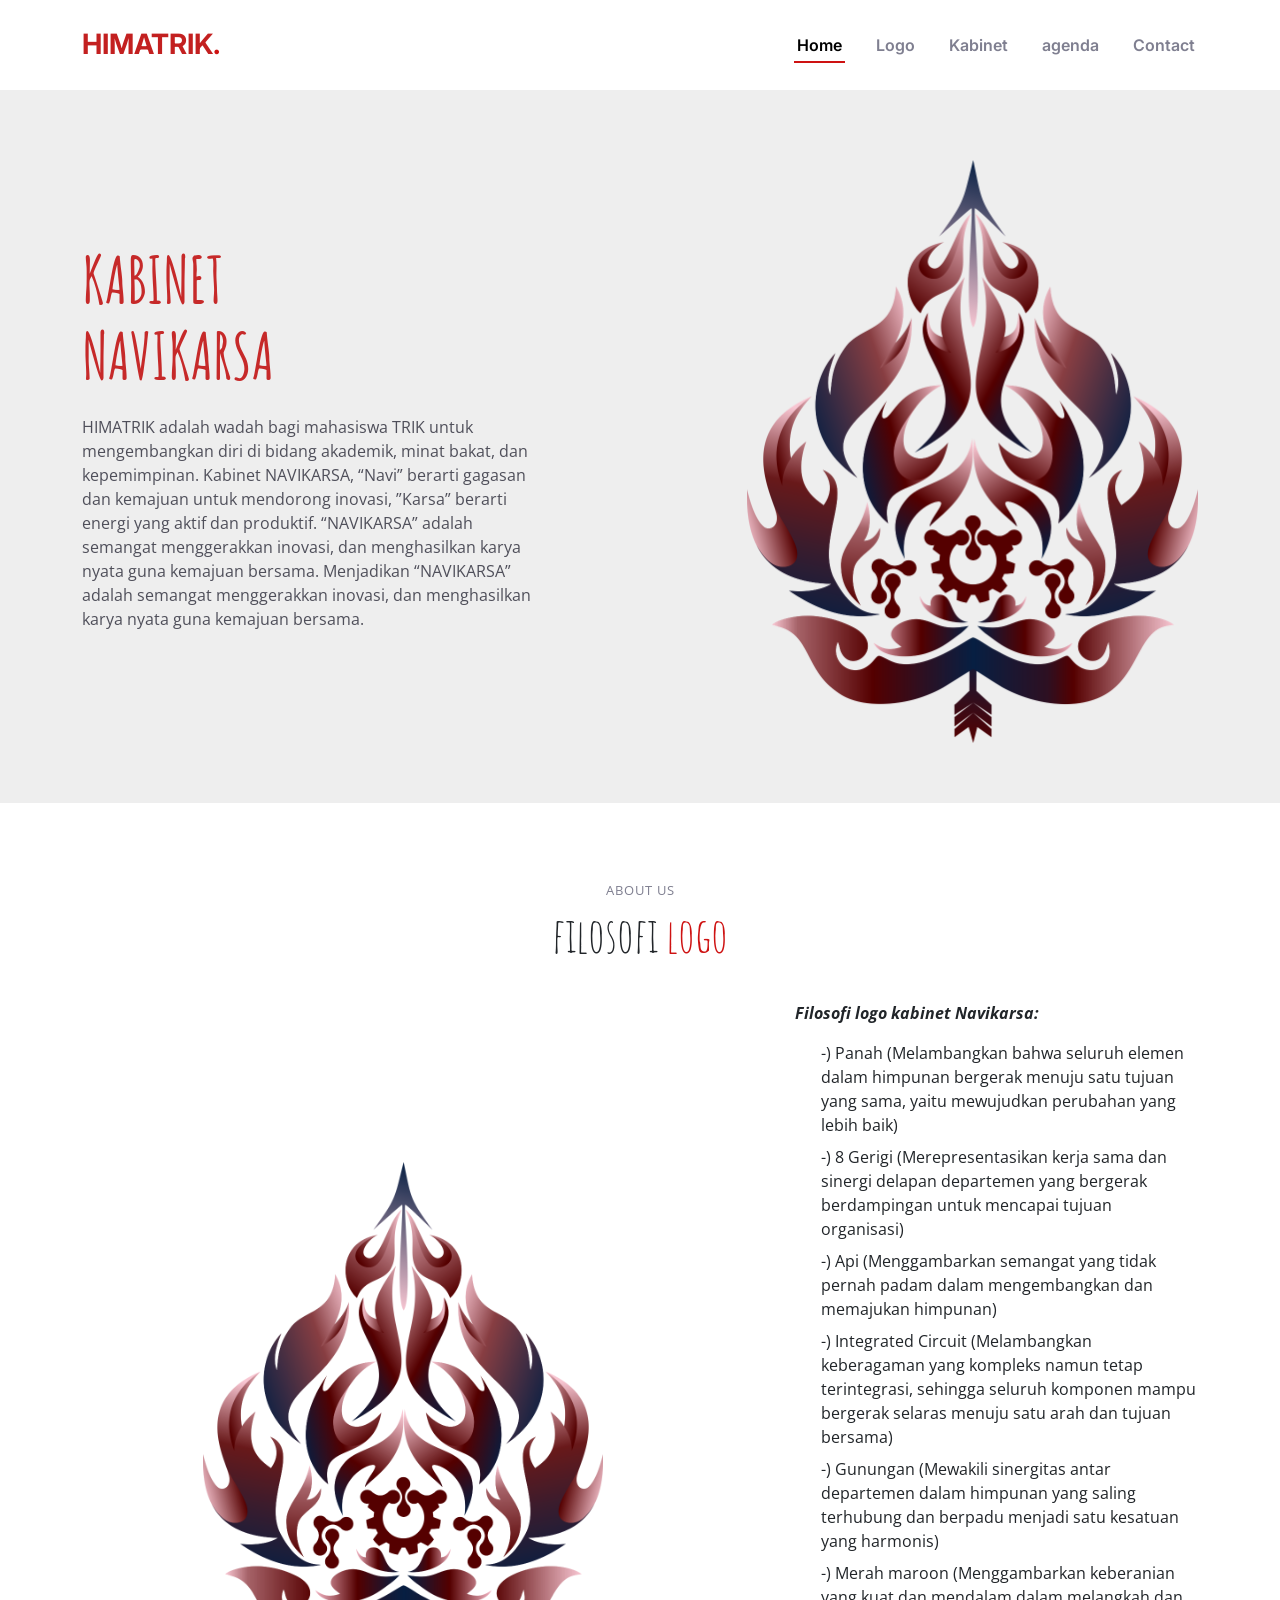
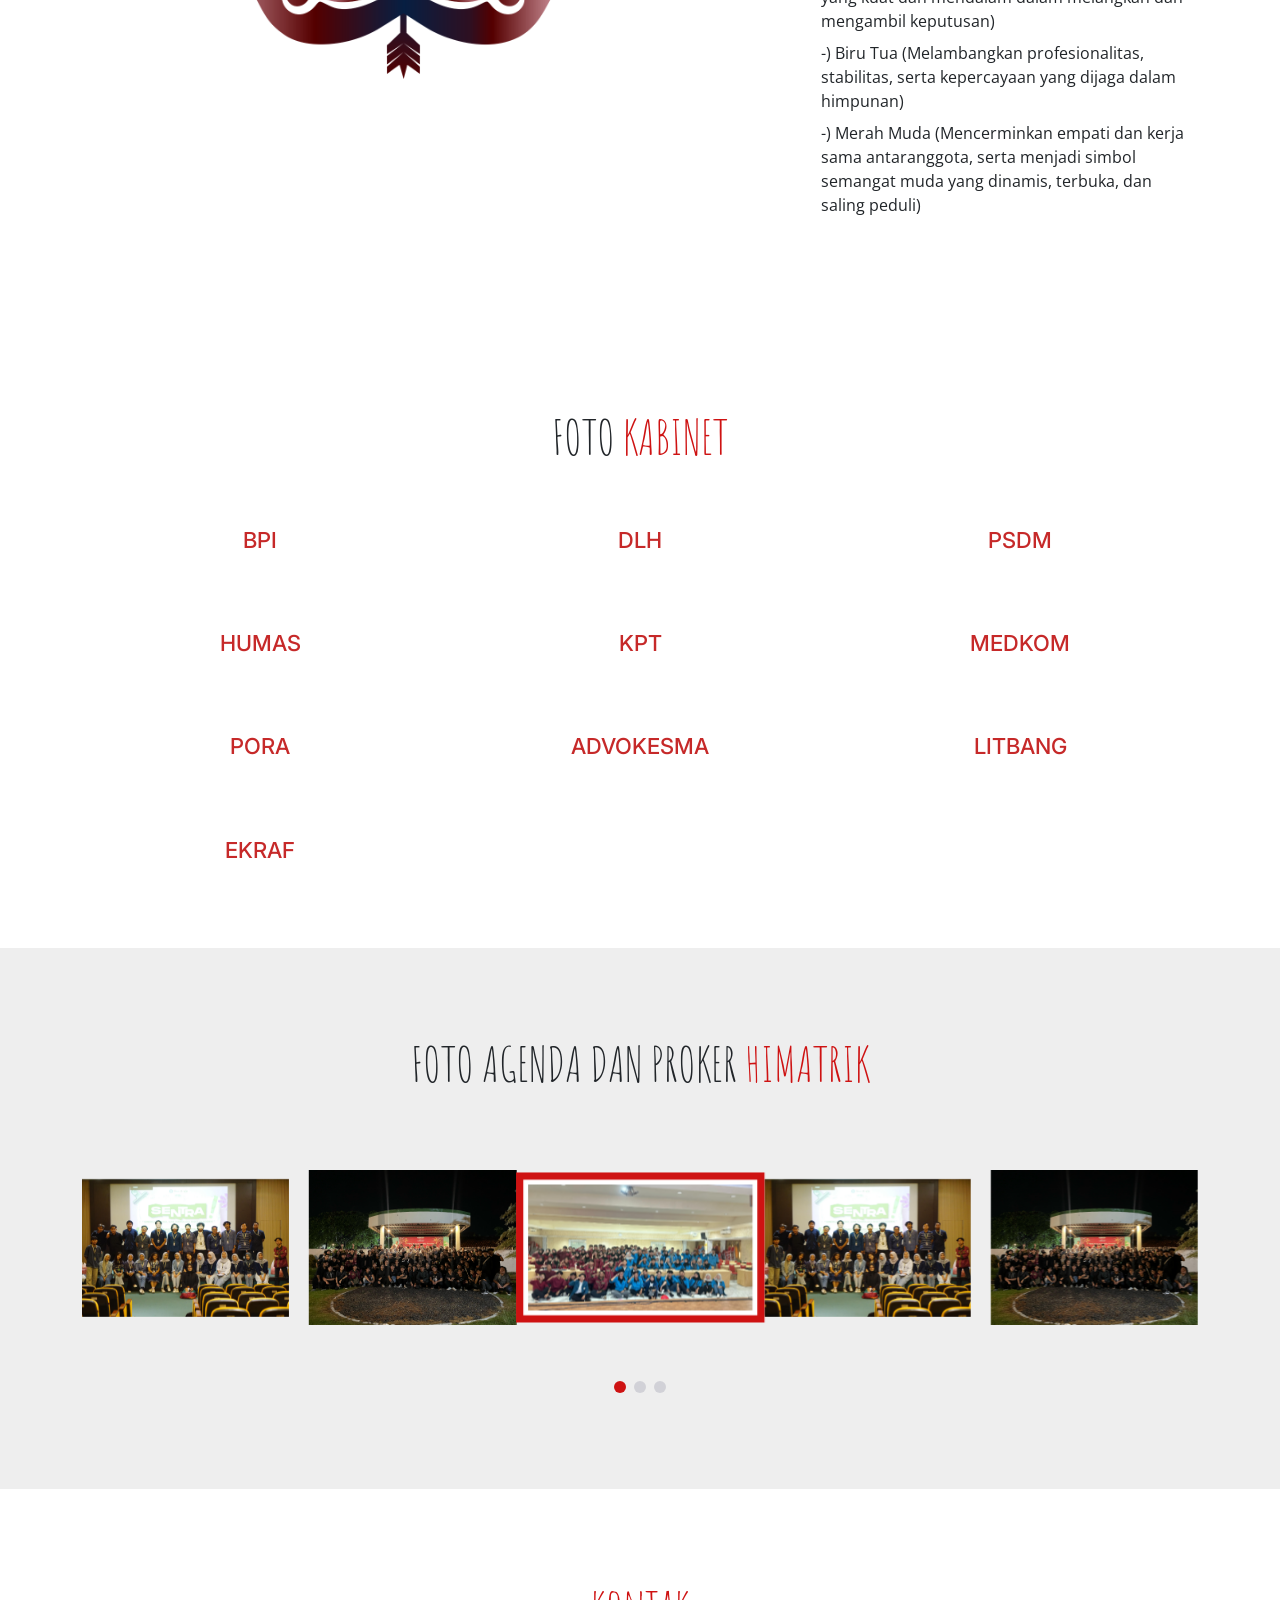
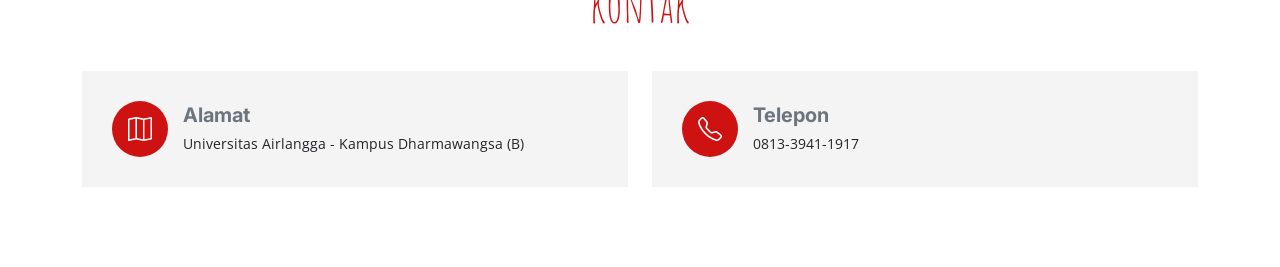
==== commit 459189ae: "Update web hima terbaru" ====
--- a/index.html
+++ b/index.html
@@ -1,291 +1,296 @@
-<!DOCTYPE html>
-<html lang="en">
-
-<head>
-  <meta charset="utf-8">
-  <meta content="width=device-width, initial-scale=1.0" name="viewport">
-
-  <title>himatrik unair</title>
-  <meta content="" name="description">
-  <meta content="" name="keywords">
-
-  <!-- Favicons -->
-  <link href="assets/img/PIONEERA.png" rel="icon">
-  <link href="assets/img/PIONEERA.png" rel="apple-touch-icon">
-
-  <!-- Google Fonts -->
-  <link rel="preconnect" href="https://fonts.googleapis.com">
-  <link rel="preconnect" href="https://fonts.gstatic.com" crossorigin>
-  <link href="https://fonts.googleapis.com/css2?family=Open+Sans:ital,wght@0,300;0,400;0,500;0,600;0,700;1,300;1,400;1,600;1,700&family=Amatic+SC:ital,wght@0,300;0,400;0,500;0,600;0,700;1,300;1,400;1,500;1,600;1,700&family=Inter:ital,wght@0,300;0,400;0,500;0,600;0,700;1,300;1,400;1,500;1,600;1,700&display=swap" rel="stylesheet">
-
-  <!-- Vendor CSS Files -->
-  <link href="assets/vendor/bootstrap/css/bootstrap.min.css" rel="stylesheet">
-  <link href="assets/vendor/bootstrap-icons/bootstrap-icons.css" rel="stylesheet">
-  <link href="assets/vendor/aos/aos.css" rel="stylesheet">
-  <link href="assets/vendor/glightbox/css/glightbox.min.css" rel="stylesheet">
-  <link href="assets/vendor/swiper/swiper-bundle.min.css" rel="stylesheet">
-
-  <!-- Template Main CSS File -->
-  <link href="assets/css/main.css" rel="stylesheet">
-</head>
-
-<body>
-
-  <!-- ======= Header ======= -->
-  <header id="header" class="header fixed-top d-flex align-items-center">
-    <div class="container d-flex align-items-center justify-content-between">
-      <a href="index.html" class="logo d-flex align-items-center me-auto me-lg-0">
-        <h1>HIMATRIK<span>.</span></h1>
-      </a>
-      <nav id="navbar" class="navbar">
-        <ul>
-          <li><a href="#hero">Home</a></li>
-          <li><a href="#about">Logo</a></li>
-          <li><a href="#menu">Kabinet</a></li>
-          <li><a href="#gallery">agenda</a></li>
-          <li><a href="#contact">Contact</a></li>
-        </ul>
-      </nav>
-    </div>
-  </header><!-- End Header -->
-
-  <!-- ======= Hero Section ======= -->
-  <section id="hero" class="hero d-flex align-items-center section-bg">
-    <div class="container">
-      <div class="row justify-content-between gy-5">
-        <div class="col-lg-5 order-2 order-lg-1 d-flex flex-column justify-content-center align-items-center align-items-lg-start text-center text-lg-start">
-          <h2 data-aos="fade-up">KABINET<br>PIONERA</h2>
-          <p data-aos="fade-up" data-aos-delay="100">Himatrik adalah wadah bagi mahasiswa trik untuk mengembangkan diri di bidang akademik, minat bakat, dan kepemimpinan. Di Kabinet Pioneera ini bermakna Kabinet Pelopor, dengan Visi (PROENSIF) Progresif, Intensif, dan Adaptif.</p>
-        </div>
-        <div class="col-lg-5 order-1 order-lg-2 text-center text-lg-start">
-          <img src="assets/img/PIONEERA.png" class="img-fluid" alt="" data-aos="zoom-out" data-aos-delay="300">
-        </div>
-      </div>
-    </div>
-  </section><!-- End Hero Section -->
-
-  <main id="main">
-
-      <!-- ======= About Section ======= -->
-      <section id="about" class="about">
-        <div class="container" data-aos="fade-up">
-  
-          <div class="section-header">
-            <h2>About Us</h2>
-            <p>filosofi <span>logo</span></p>
-          </div>
-  
-          <div class="row gy-4">
-            <div class="col-lg-7 d-flex justify-content-center align-items-center" data-aos="fade-up" data-aos-delay="150">
-              <img src="assets/img/PIONEERA.png" class="img-fluid" alt="Filosofi Logo"> 
-            </div>
-            <div class="col-lg-5 d-flex align-items-center" data-aos="fade-up" data-aos-delay="300">
-              <div class="content ps-0 ps-lg-5">
-                <p class="fst-italic">
-                 <strong>Filosofi logo kabinet Pioneera:</strong>
-<ul class="filosofi-list">
-  <li>-) 8 Aliran menuju 1 arah (melambangkan 8 departemen berbeda yang tetap terarah)</li>
-  <li>-) Grigi (sebagai lambang progresif)</li>
-  <li>-) Bintang (lambang pelopor)</li>
-  <li>-) Panah (lambang intensitas)</li>
-  <li>-) Warna gradasi (bentuk adaptif)</li>
-  <li>-) Merah maroon (keberanian yang mendalam)</li>
-  <li>-) Hijau (aman damai menenangkan)</li>
-</ul>
-              </div>
-            </div>
-          </div>
-        </div>
-      </section><!-- End About Section -->
-  
-
-    <!-- ======= Why Us Section ======= -->
-    <!-- <section id="why-us" class="why-us section-bg">
-      <div class="container" data-aos="fade-up">
-        <div class="row gy-4">
-          <div class="col-lg-4" data-aos="fade-up" data-aos-delay="100">
-            <div class="why-box">
-              <h3>sejarah himatrik</h3>
-              <p>
-                  sejarah himatrik hhhhhhhhhhhh
-                  hhhhhhhhhhhhhh
-                  hhhhhhhhhhhhhhhhhhhhhhhhhhh
-              </p>
-              <div class="text-center">
-                <a href="#" class="more-btn">Learn More <i class="bx bx-chevron-right"></i></a>
-              </div>
-            </div>
-          </div>
-
-          <div class="col-xl-4" data-aos="fade-up" data-aos-delay="300">
-            <div class="icon-box d-flex flex-column justify-content-center align-items-center">
-              <i class="bi bi-gem"></i>
-              <h4>sejarah osi</h4>
-              <p>sejarah osi hhhhhhhhhhhhhhhhhhhhhhhhhhhhhhhhhhhhhhhhhhhhhhhhhhhhhhhhhhhhhhhhhhhhhhhhhhhhhhhhhhhhhhhhhhhhhhhh</p>
-            </div>
-          </div>
-        </div>
-      </div> -->
-    <!-- </section>End Why Us Section -->
-  </main>
-</body>
-</html>
-
-
-
-          <div class="col-lg-8 d-flex align-items-center">
-            <div class="row gy-4">
- 
-   
-              <!-- End Icon Box -->
-
-            </div>
-          </div>
-
-        </div>
-
-      </div>
-    </section><!-- End Why Us Section -->
-
-   
-    <!-- ======= Menu Section ======= -->
-    <section id="menu" class="menu">
-      <div class="container" data-aos="fade-up">
-
-        <div class="section-header">
-          <p>FOTO <span> KABINET</span></p>
-        </div>
-
-        <div class="tab-content" data-aos="fade-up" data-aos-delay="300">
-          <div class="tab-pane fade active show" id="menu-starters">
-            <div class="row gy-5">
-              <div class="col-lg-4 menu-item">
-                <a href="assets/img/1.png" class="glightbox"><img src="assets/img/1.png" class="menu-img img-fluid" alt=""></a>
-                <h4>BPI</h4>
-              </div>
-              <div class="col-lg-4 menu-item">
-                <a href="assets/img/2.png" class="glightbox"><img src="assets/img/2.png" class="menu-img img-fluid" alt=""></a>
-                <h4>DLH</h4>
-              </div>
-              <div class="col-lg-4 menu-item">
-                <a href="assets/img/3.png" class="glightbox"><img src="assets/img/3.png" class="menu-img img-fluid" alt=""></a>
-                <h4>HUMAS</h4>
-              </div>
-              <div class="col-lg-4 menu-item">
-                <a href="assets/img/4.png" class="glightbox"><img src="assets/img/4.png" class="menu-img img-fluid" alt=""></a>
-                <h4>PSDM</h4>
-              </div>
-              <div class="col-lg-4 menu-item">
-                <a href="assets/img/5.png" class="glightbox"><img src="assets/img/5.png" class="menu-img img-fluid" alt=""></a>
-                <h4>ADVOKESMA</h4>
-              </div>
-              <div class="col-lg-4 menu-item">
-                <a href="assets/img/6.png" class="glightbox"><img src="assets/img/6.png" class="menu-img img-fluid" alt=""></a>
-                <h4>KPT</h4>
-              </div>
-              <div class="col-lg-4 menu-item">
-                <a href="assets/img/7.png" class="glightbox"><img src="assets/img/7.png" class="menu-img img-fluid" alt=""></a>
-                <h4>EKRAF</h4>
-              </div>
-              <div class="col-lg-4 menu-item">
-                <a href="assets/img/8.png" class="glightbox"><img src="assets/img/8.png" class="menu-img img-fluid" alt=""></a>
-                <h4>PORA</h4>
-              </div>
-              <div class="col-lg-4 menu-item">
-                <a href="assets/img/9.png" class="glightbox"><img src="assets/img/9.png" class="menu-img img-fluid" alt=""></a>
-                <h4>MEDKOM</h4>
-              </div>
-            </div>
-          </div>
-        </div>
-      </div>
-    </section><!-- End Menu Section -->
-    
-
-    <!-- ======= Gallery Section ======= -->
-    <section id="gallery" class="gallery section-bg">
-      <div class="container" data-aos="fade-up">
-
-        <div class="section-header">
-          <h2></h2>
-          <p>FOTO AGENDA DAN PROKER <span>HIMATRIK</span></p>
-        </div>
-
-        <div class="gallery-slider swiper">
-          <div class="swiper-wrapper align-items-center">
-            <div class="swiper-slide"><a class="glightbox" data-gallery="images-gallery" href="assets/img/1.Jpg"><img src="assets/img/1.jpg" class="img-fluid" alt=""></a></div>
-            <div class="swiper-slide"><a class="glightbox" data-gallery="images-gallery" href="assets/img/2.jpg"><img src="assets/img/2.jpg" class="img-fluid" alt=""></a></div>
-            <div class="swiper-slide"><a class="glightbox" data-gallery="images-gallery" href="assets/img/3.jpg"><img src="assets/img/3.jpg" class="img-fluid" alt=""></a></div>
-            
-          </div>
-          <div class="swiper-pagination"></div>
-        </div>
-
-      </div>
-    </section><!-- End Gallery Section -->
-
-    <!-- ======= Contact Section ======= -->
-    <section id="contact" class="contact">
-      <div class="container" data-aos="fade-up">
-
-        <div class="section-header">
-          <h2></h2>
-          <p> <span>kontak</span></p>
-        </div>
-
-        
-        <div class="row gy-4">
-
-          <div class="col-md-6">
-            <div class="info-item  d-flex align-items-center">
-              <i class="icon bi bi-map flex-shrink-0"></i>
-              <div>
-                <h3>Alamat</h3>
-                <p>Universitas Airlangga - Kampus Dharmawangsa (B)</p>
-              </div>
-            </div>
-          </div><!-- End Info Item -->
-
-        
-          <!-- End Info Item -->
-
-          <div class="col-md-6">
-            <div class="info-item  d-flex align-items-center">
-              <i class="icon bi bi-telephone flex-shrink-0"></i>
-              <div>
-                <h3>Telepon</h3>
-                <p>0813-3941-1917</p>
-              </div>
-            </div>
-          </div><!-- End Info Item -->
-
-       
-          </div><!-- End Info Item -->
-
-        </div>
-
-
-      </div>
-    </section><!-- End Contact Section -->
-
-  </main><!-- End #main -->
-
-
-  <a href="#" class="scroll-top d-flex align-items-center justify-content-center"><i class="bi bi-arrow-up-short"></i></a>
-
-  <div id="preloader"></div>
-
-  <!-- Vendor JS Files -->
-  <script src="assets/vendor/bootstrap/js/bootstrap.bundle.min.js"></script>
-  <script src="assets/vendor/aos/aos.js"></script>
-  <script src="assets/vendor/glightbox/js/glightbox.min.js"></script>
-  <script src="assets/vendor/purecounter/purecounter_vanilla.js"></script>
-  <script src="assets/vendor/swiper/swiper-bundle.min.js"></script>
-  <script src="assets/vendor/php-email-form/validate.js"></script>
-
-  <!-- Template Main JS File -->
-  <script src="assets/js/main.js"></script>
-
-</body>
-
-</html>
+<!DOCTYPE html>
+<html lang="en">
+
+<head>
+  <meta charset="utf-8">
+  <meta content="width=device-width, initial-scale=1.0" name="viewport">
+
+  <title>himatrik unair</title>
+  <meta content="" name="description">
+  <meta content="" name="keywords">
+
+  <!-- Favicons -->
+  <link href="assets/img/NAVIKARSA.png" rel="icon">
+  <link href="assets/img/NAVIKARSA.png" rel="apple-touch-icon">
+
+  <!-- Google Fonts -->
+  <link rel="preconnect" href="https://fonts.googleapis.com">
+  <link rel="preconnect" href="https://fonts.gstatic.com" crossorigin>
+  <link href="https://fonts.googleapis.com/css2?family=Open+Sans:ital,wght@0,300;0,400;0,500;0,600;0,700;1,300;1,400;1,600;1,700&family=Amatic+SC:ital,wght@0,300;0,400;0,500;0,600;0,700;1,300;1,400;1,500;1,600;1,700&family=Inter:ital,wght@0,300;0,400;0,500;0,600;0,700;1,300;1,400;1,500;1,600;1,700&display=swap" rel="stylesheet">
+
+  <!-- Vendor CSS Files -->
+  <link href="assets/vendor/bootstrap/css/bootstrap.min.css" rel="stylesheet">
+  <link href="assets/vendor/bootstrap-icons/bootstrap-icons.css" rel="stylesheet">
+  <link href="assets/vendor/aos/aos.css" rel="stylesheet">
+  <link href="assets/vendor/glightbox/css/glightbox.min.css" rel="stylesheet">
+  <link href="assets/vendor/swiper/swiper-bundle.min.css" rel="stylesheet">
+
+  <!-- Template Main CSS File -->
+  <link href="assets/css/main.css" rel="stylesheet">
+</head>
+
+<body>
+
+  <!-- ======= Header ======= -->
+  <header id="header" class="header fixed-top d-flex align-items-center">
+    <div class="container d-flex align-items-center justify-content-between">
+      <a href="index.html" class="logo d-flex align-items-center me-auto me-lg-0">
+        <h1>HIMATRIK<span>.</span></h1>
+      </a>
+      <nav id="navbar" class="navbar">
+        <ul>
+          <li><a href="#hero">Home</a></li>
+          <li><a href="#about">Logo</a></li>
+          <li><a href="#menu">Kabinet</a></li>
+          <li><a href="#gallery">agenda</a></li>
+          <li><a href="#contact">Contact</a></li>
+        </ul>
+      </nav>
+    </div>
+  </header><!-- End Header -->
+
+  <!-- ======= Hero Section ======= -->
+  <section id="hero" class="hero d-flex align-items-center section-bg">
+    <div class="container">
+      <div class="row justify-content-between gy-5">
+        <div class="col-lg-5 order-2 order-lg-1 d-flex flex-column justify-content-center align-items-center align-items-lg-start text-center text-lg-start">
+          <h2 data-aos="fade-up">KABINET<br>NAVIKARSA</h2>
+          <p data-aos="fade-up" data-aos-delay="100">HIMATRIK adalah wadah bagi mahasiswa TRIK untuk mengembangkan diri di bidang akademik, minat bakat, dan kepemimpinan. Kabinet NAVIKARSA, “Navi” berarti gagasan dan kemajuan untuk mendorong inovasi, ”Karsa” berarti energi yang aktif dan produktif. “NAVIKARSA” adalah semangat menggerakkan inovasi, dan menghasilkan karya nyata guna kemajuan bersama. Menjadikan “NAVIKARSA” adalah semangat menggerakkan inovasi, dan menghasilkan karya nyata guna kemajuan bersama.</p>
+        </div>
+        <div class="col-lg-5 order-1 order-lg-2 text-center text-lg-start">
+          <img src="assets/img/NAVIKARSA.png" class="img-fluid" alt="" data-aos="zoom-out" data-aos-delay="300">
+        </div>
+      </div>
+    </div>
+  </section><!-- End Hero Section -->
+
+  <main id="main">
+
+      <!-- ======= About Section ======= -->
+      <section id="about" class="about">
+        <div class="container" data-aos="fade-up">
+  
+          <div class="section-header">
+            <h2>About Us</h2>
+            <p>filosofi <span>logo</span></p>
+          </div>
+  
+          <div class="row gy-4">
+            <div class="col-lg-7 d-flex justify-content-center align-items-center" data-aos="fade-up" data-aos-delay="150">
+              <img src="assets/img/NAVIKARSA.png" class="img-fluid" alt="Filosofi Logo"> 
+            </div>
+            <div class="col-lg-5 d-flex align-items-center" data-aos="fade-up" data-aos-delay="300">
+              <div class="content ps-0 ps-lg-5">
+                <p class="fst-italic">
+                 <strong>Filosofi logo kabinet Navikarsa:</strong>
+<ul class="filosofi-list">
+  <li>-) Panah (Melambangkan bahwa seluruh elemen dalam himpunan bergerak menuju satu tujuan yang sama, yaitu mewujudkan perubahan yang lebih baik)</li>
+  <li>-) 8 Gerigi (Merepresentasikan kerja sama dan sinergi delapan departemen yang bergerak berdampingan untuk mencapai tujuan organisasi)</li>
+  <li>-) Api (Menggambarkan semangat yang tidak pernah padam dalam mengembangkan dan memajukan himpunan)</li>
+  <li>-) Integrated Circuit (Melambangkan keberagaman yang kompleks namun tetap terintegrasi, sehingga seluruh komponen mampu bergerak selaras menuju satu arah dan tujuan bersama)</li>
+  <li>-) Gunungan (Mewakili sinergitas antar departemen dalam himpunan yang saling terhubung dan berpadu menjadi satu kesatuan yang harmonis)</li>
+  <li>-) Merah maroon (Menggambarkan keberanian yang kuat dan mendalam dalam melangkah dan mengambil keputusan)</li>
+  <li>-) Biru Tua (Melambangkan profesionalitas, stabilitas, serta kepercayaan yang dijaga dalam himpunan)</li>
+  <li>-) Merah Muda (Mencerminkan empati dan kerja sama antaranggota, serta menjadi simbol semangat muda yang dinamis, terbuka, dan saling peduli)</li>
+</ul>
+              </div>
+            </div>
+          </div>
+        </div>
+      </section><!-- End About Section -->
+  
+
+    <!-- ======= Why Us Section ======= -->
+    <!-- <section id="why-us" class="why-us section-bg">
+      <div class="container" data-aos="fade-up">
+        <div class="row gy-4">
+          <div class="col-lg-4" data-aos="fade-up" data-aos-delay="100">
+            <div class="why-box">
+              <h3>sejarah himatrik</h3>
+              <p>
+                  sejarah himatrik hhhhhhhhhhhh
+                  hhhhhhhhhhhhhh
+                  hhhhhhhhhhhhhhhhhhhhhhhhhhh
+              </p>
+              <div class="text-center">
+                <a href="#" class="more-btn">Learn More <i class="bx bx-chevron-right"></i></a>
+              </div>
+            </div>
+          </div>
+
+          <div class="col-xl-4" data-aos="fade-up" data-aos-delay="300">
+            <div class="icon-box d-flex flex-column justify-content-center align-items-center">
+              <i class="bi bi-gem"></i>
+              <h4>sejarah osi</h4>
+              <p>sejarah osi hhhhhhhhhhhhhhhhhhhhhhhhhhhhhhhhhhhhhhhhhhhhhhhhhhhhhhhhhhhhhhhhhhhhhhhhhhhhhhhhhhhhhhhhhhhhhhhh</p>
+            </div>
+          </div>
+        </div>
+      </div> -->
+    <!-- </section>End Why Us Section -->
+  </main>
+</body>
+</html>
+
+
+
+          <div class="col-lg-8 d-flex align-items-center">
+            <div class="row gy-4">
+ 
+   
+              <!-- End Icon Box -->
+
+            </div>
+          </div>
+
+        </div>
+
+      </div>
+    </section><!-- End Why Us Section -->
+
+   
+    <!-- ======= Menu Section ======= -->
+    <section id="menu" class="menu">
+      <div class="container" data-aos="fade-up">
+
+        <div class="section-header">
+          <p>FOTO <span> KABINET</span></p>
+        </div>
+
+        <div class="tab-content" data-aos="fade-up" data-aos-delay="300">
+          <div class="tab-pane fade active show" id="menu-starters">
+            <div class="row gy-5">
+              <div class="col-lg-4 menu-item">
+                <a href="assets/img/BPI24.png" class="glightbox"><img src="assets/img/BPI24.png" class="menu-img img-fluid" alt=""></a>
+                <h4>BPI</h4>
+              </div>
+              <div class="col-lg-4 menu-item">
+                <a href="assets/img/DLH24.png" class="glightbox"><img src="assets/img/DLH24.png" class="menu-img img-fluid" alt=""></a>
+                <h4>DLH</h4>
+              </div>
+              <div class="col-lg-4 menu-item">
+                <a href="assets/img/PSDM24.png" class="glightbox"><img src="assets/img/PSDM24.png" class="menu-img img-fluid" alt=""></a>
+                <h4>PSDM</h4>
+              </div>
+              <div class="col-lg-4 menu-item">
+                <a href="assets/img/HUMAS24.png" class="glightbox"><img src="assets/img/HUMAS24.png" class="menu-img img-fluid" alt=""></a>
+                <h4>HUMAS</h4>
+              </div>
+              <div class="col-lg-4 menu-item">
+                <a href="assets/img/KPT24.png" class="glightbox"><img src="assets/img/KPT24.png" class="menu-img img-fluid" alt=""></a>
+                <h4>KPT</h4>
+              </div>
+              <div class="col-lg-4 menu-item">
+                <a href="assets/img/MEDKOM24.png" class="glightbox"><img src="assets/img/MEDKOM24.png" class="menu-img img-fluid" alt=""></a>
+                <h4>MEDKOM</h4>
+              </div>
+              <div class="col-lg-4 menu-item">
+                <a href="assets/img/PORA24.png" class="glightbox"><img src="assets/img/PORA24.png" class="menu-img img-fluid" alt=""></a>
+                <h4>PORA</h4>
+              </div>
+              <div class="col-lg-4 menu-item">
+                <a href="assets/img/ADVO24.png" class="glightbox"><img src="assets/img/ADVO24.png" class="menu-img img-fluid" alt=""></a>
+                <h4>ADVOKESMA</h4>
+              </div>
+              <div class="col-lg-4 menu-item">
+                <a href="assets/img/LITBANG24.png" class="glightbox"><img src="assets/img/LITBANG24.png" class="menu-img img-fluid" alt=""></a>
+                <h4>LITBANG</h4>
+              </div>
+              <div class="col-lg-4 menu-item">
+                <a href="assets/img/EKRAF24.png" class="glightbox"><img src="assets/img/EKRAF24.png" class="menu-img img-fluid" alt=""></a>
+                <h4>EKRAF</h4>
+              </div>
+            </div>
+          </div>
+        </div>
+      </div>
+    </section><!-- End Menu Section -->
+    
+
+    <!-- ======= Gallery Section ======= -->
+    <section id="gallery" class="gallery section-bg">
+      <div class="container" data-aos="fade-up">
+
+        <div class="section-header">
+          <h2></h2>
+          <p>FOTO AGENDA DAN PROKER <span>HIMATRIK</span></p>
+        </div>
+
+        <div class="gallery-slider swiper">
+          <div class="swiper-wrapper align-items-center">
+            <div class="swiper-slide"><a class="glightbox" data-gallery="images-gallery" href="assets/img/1.Jpg"><img src="assets/img/1.jpg" class="img-fluid" alt=""></a></div>
+            <div class="swiper-slide"><a class="glightbox" data-gallery="images-gallery" href="assets/img/2.jpg"><img src="assets/img/2.jpg" class="img-fluid" alt=""></a></div>
+            <div class="swiper-slide"><a class="glightbox" data-gallery="images-gallery" href="assets/img/3.jpg"><img src="assets/img/3.jpg" class="img-fluid" alt=""></a></div>
+            
+          </div>
+          <div class="swiper-pagination"></div>
+        </div>
+
+      </div>
+    </section><!-- End Gallery Section -->
+
+    <!-- ======= Contact Section ======= -->
+    <section id="contact" class="contact">
+      <div class="container" data-aos="fade-up">
+
+        <div class="section-header">
+          <h2></h2>
+          <p> <span>kontak</span></p>
+        </div>
+
+        
+        <div class="row gy-4">
+
+          <div class="col-md-6">
+            <div class="info-item  d-flex align-items-center">
+              <i class="icon bi bi-map flex-shrink-0"></i>
+              <div>
+                <h3>Alamat</h3>
+                <p>Universitas Airlangga - Kampus Dharmawangsa (B)</p>
+              </div>
+            </div>
+          </div><!-- End Info Item -->
+
+        
+          <!-- End Info Item -->
+
+          <div class="col-md-6">
+            <div class="info-item  d-flex align-items-center">
+              <i class="icon bi bi-telephone flex-shrink-0"></i>
+              <div>
+                <h3>Telepon</h3>
+                <p>0813-3941-1917</p>
+              </div>
+            </div>
+          </div><!-- End Info Item -->
+
+       
+          </div><!-- End Info Item -->
+
+        </div>
+
+
+      </div>
+    </section><!-- End Contact Section -->
+
+  </main><!-- End #main -->
+
+
+  <a href="#" class="scroll-top d-flex align-items-center justify-content-center"><i class="bi bi-arrow-up-short"></i></a>
+
+  <div id="preloader"></div>
+
+  <!-- Vendor JS Files -->
+  <script src="assets/vendor/bootstrap/js/bootstrap.bundle.min.js"></script>
+  <script src="assets/vendor/aos/aos.js"></script>
+  <script src="assets/vendor/glightbox/js/glightbox.min.js"></script>
+  <script src="assets/vendor/purecounter/purecounter_vanilla.js"></script>
+  <script src="assets/vendor/swiper/swiper-bundle.min.js"></script>
+  <script src="assets/vendor/php-email-form/validate.js"></script>
+
+  <!-- Template Main JS File -->
+  <script src="assets/js/main.js"></script>
+
+</body>
+
+</html>
--- a/assets/css/main.css
+++ b/assets/css/main.css
@@ -283,7 +283,7 @@
 }
 
 .header .logo img {
-  max-height: 40px;
+  max-height: 20px;
   margin-right: 6px;
 }
 
@@ -715,6 +715,10 @@
   transform: scale(20);
 }
 
+.about .img-fluid {
+  max-width: 400px;
+}
+
 @-webkit-keyframes pulsate-btn {
   0% {
     transform: scale(0.6, 0.6);
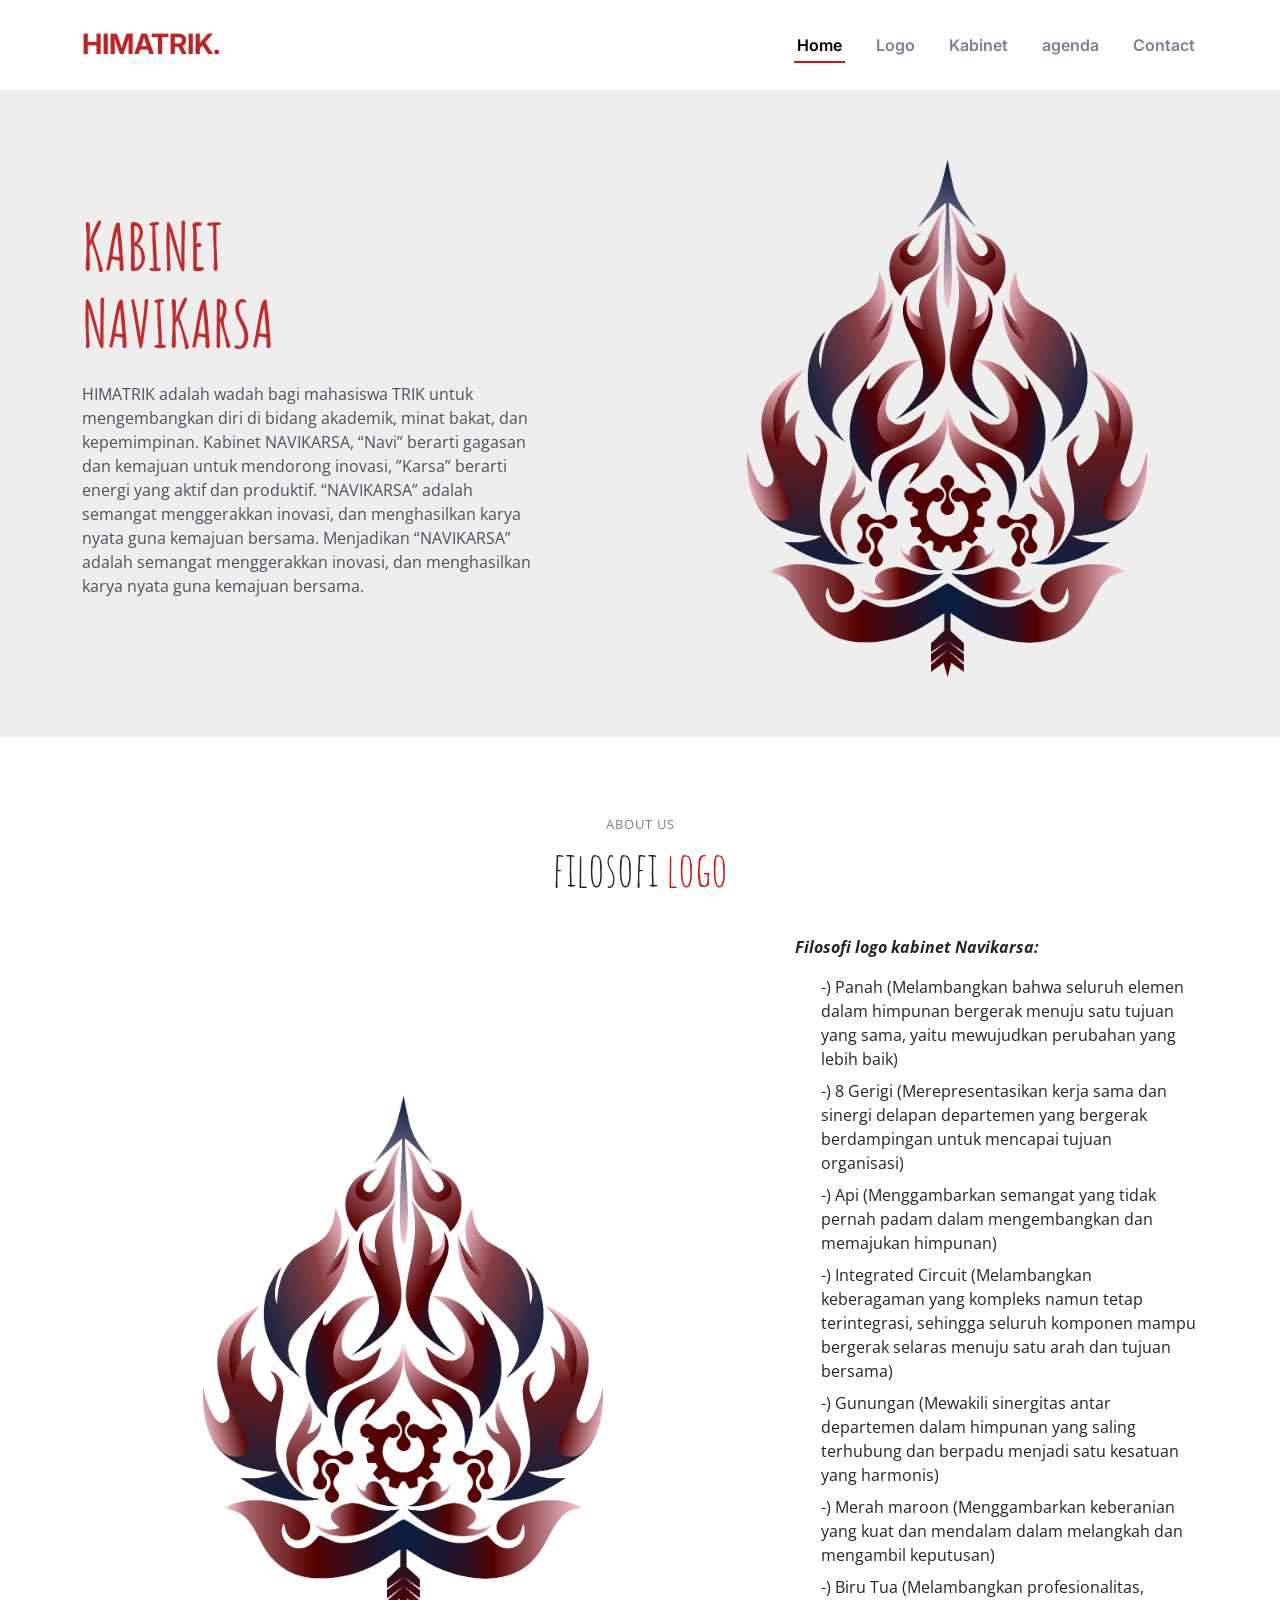
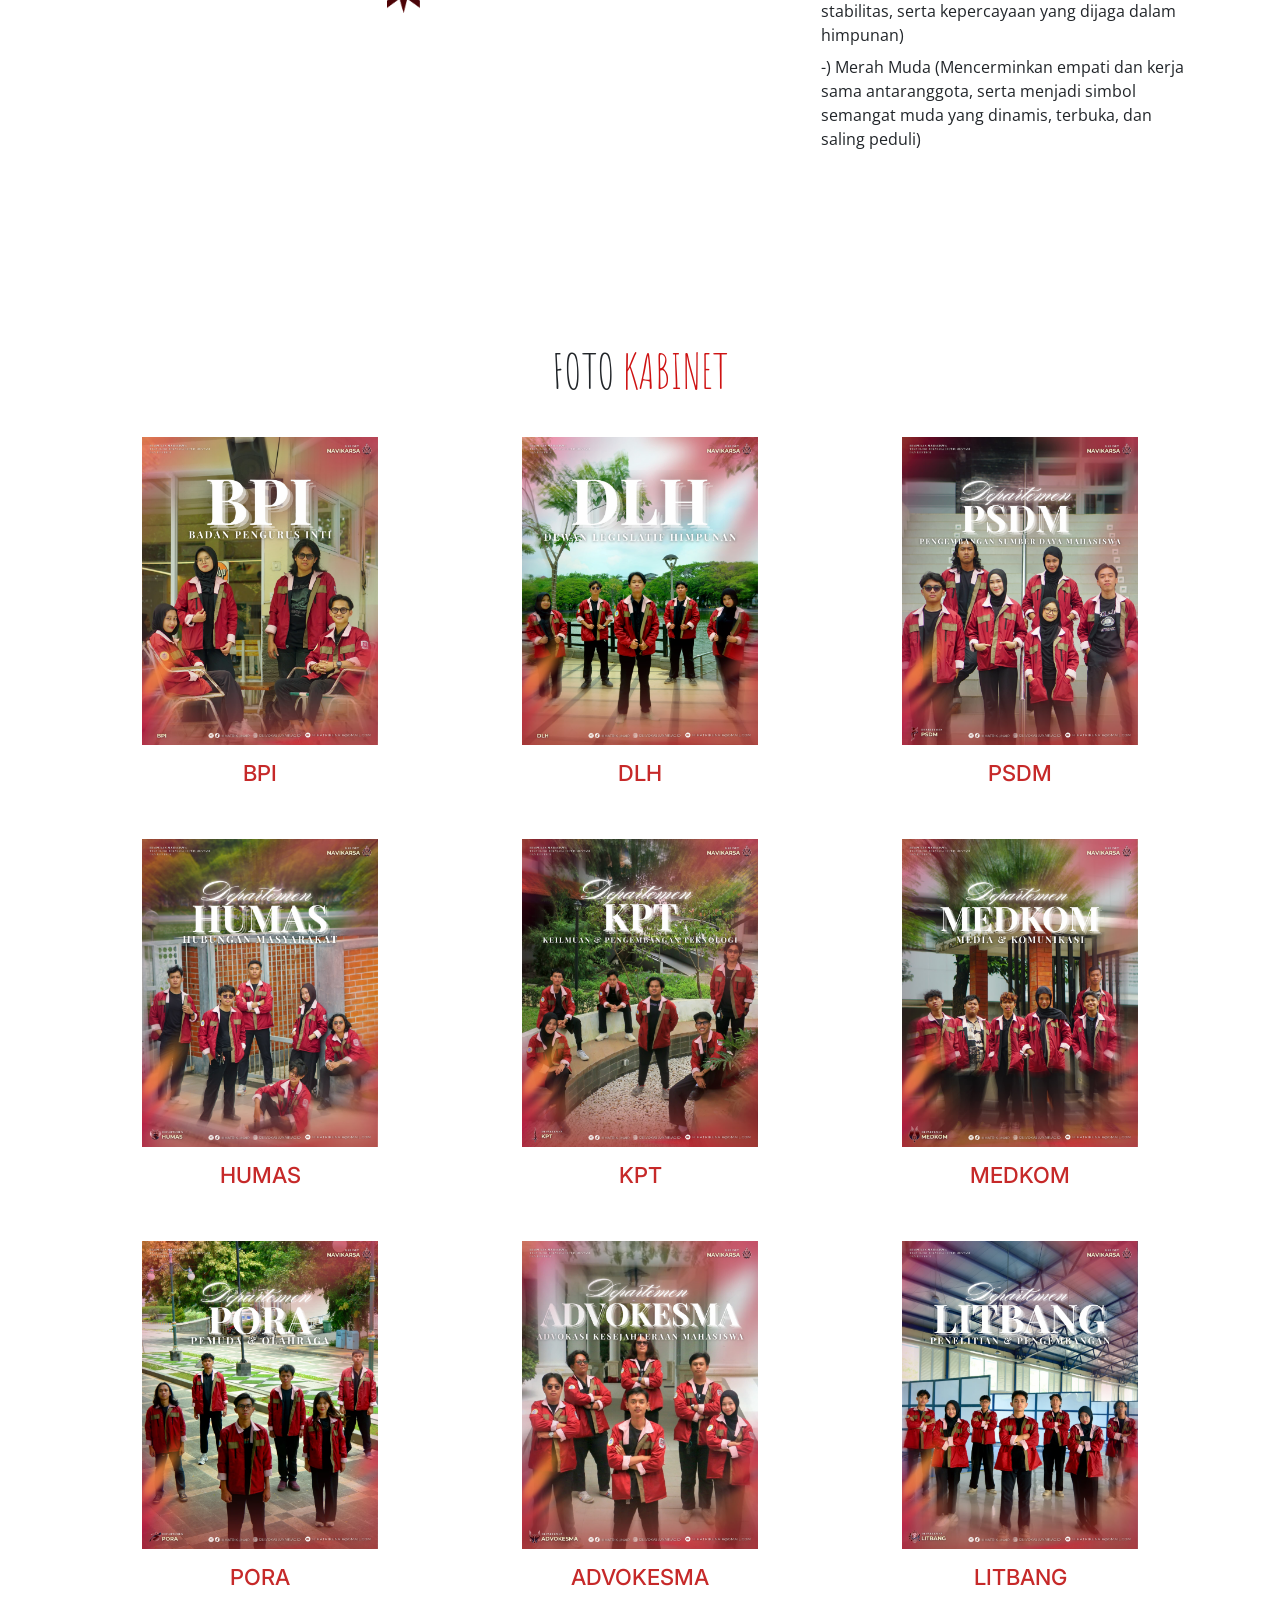
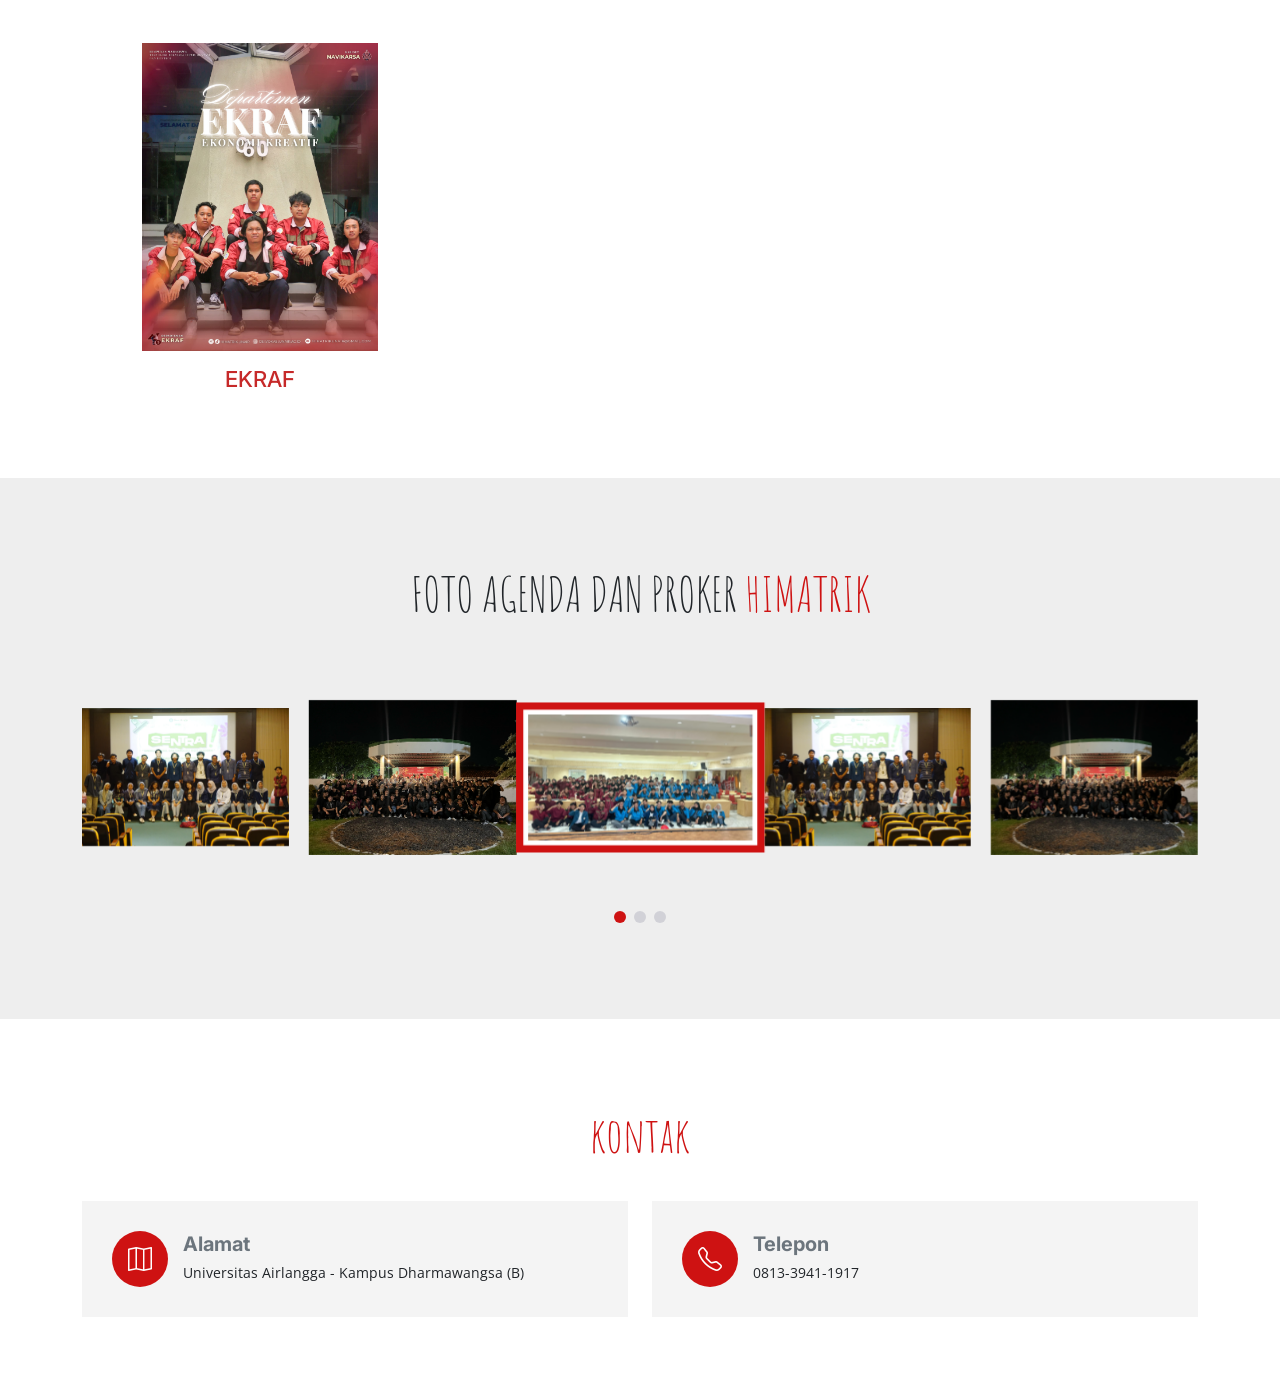
==== commit 11130f47: "Optimize Image" ====
--- a/index.html
+++ b/index.html
@@ -161,43 +161,43 @@
           <div class="tab-pane fade active show" id="menu-starters">
             <div class="row gy-5">
               <div class="col-lg-4 menu-item">
-                <a href="assets/img/BPI24.png" class="glightbox"><img src="assets/img/BPI24.png" class="menu-img img-fluid" alt=""></a>
+                <a href="assets/img/BPI24.jpg" class="glightbox"><img src="assets/img/BPI24.jpg" class="menu-img img-fluid" alt=""></a>
                 <h4>BPI</h4>
               </div>
               <div class="col-lg-4 menu-item">
-                <a href="assets/img/DLH24.png" class="glightbox"><img src="assets/img/DLH24.png" class="menu-img img-fluid" alt=""></a>
+                <a href="assets/img/DLH24.jpg" class="glightbox"><img src="assets/img/DLH24.jpg" class="menu-img img-fluid" alt=""></a>
                 <h4>DLH</h4>
               </div>
               <div class="col-lg-4 menu-item">
-                <a href="assets/img/PSDM24.png" class="glightbox"><img src="assets/img/PSDM24.png" class="menu-img img-fluid" alt=""></a>
+                <a href="assets/img/PSDM24.jpg" class="glightbox"><img src="assets/img/PSDM24.jpg" class="menu-img img-fluid" alt=""></a>
                 <h4>PSDM</h4>
               </div>
               <div class="col-lg-4 menu-item">
-                <a href="assets/img/HUMAS24.png" class="glightbox"><img src="assets/img/HUMAS24.png" class="menu-img img-fluid" alt=""></a>
+                <a href="assets/img/HUMAS24.jpg" class="glightbox"><img src="assets/img/HUMAS24.jpg" class="menu-img img-fluid" alt=""></a>
                 <h4>HUMAS</h4>
               </div>
               <div class="col-lg-4 menu-item">
-                <a href="assets/img/KPT24.png" class="glightbox"><img src="assets/img/KPT24.png" class="menu-img img-fluid" alt=""></a>
+                <a href="assets/img/KPT24.jpg" class="glightbox"><img src="assets/img/KPT24.jpg" class="menu-img img-fluid" alt=""></a>
                 <h4>KPT</h4>
               </div>
               <div class="col-lg-4 menu-item">
-                <a href="assets/img/MEDKOM24.png" class="glightbox"><img src="assets/img/MEDKOM24.png" class="menu-img img-fluid" alt=""></a>
+                <a href="assets/img/MEDKOM24.jpg" class="glightbox"><img src="assets/img/MEDKOM24.jpg" class="menu-img img-fluid" alt=""></a>
                 <h4>MEDKOM</h4>
               </div>
               <div class="col-lg-4 menu-item">
-                <a href="assets/img/PORA24.png" class="glightbox"><img src="assets/img/PORA24.png" class="menu-img img-fluid" alt=""></a>
+                <a href="assets/img/PORA24.jpg" class="glightbox"><img src="assets/img/PORA24.jpg" class="menu-img img-fluid" alt=""></a>
                 <h4>PORA</h4>
               </div>
               <div class="col-lg-4 menu-item">
-                <a href="assets/img/ADVO24.png" class="glightbox"><img src="assets/img/ADVO24.png" class="menu-img img-fluid" alt=""></a>
+                <a href="assets/img/ADVO24.jpg" class="glightbox"><img src="assets/img/ADVO24.jpg" class="menu-img img-fluid" alt=""></a>
                 <h4>ADVOKESMA</h4>
               </div>
               <div class="col-lg-4 menu-item">
-                <a href="assets/img/LITBANG24.png" class="glightbox"><img src="assets/img/LITBANG24.png" class="menu-img img-fluid" alt=""></a>
+                <a href="assets/img/LITBANG24.jpg" class="glightbox"><img src="assets/img/LITBANG24.jpg" class="menu-img img-fluid" alt=""></a>
                 <h4>LITBANG</h4>
               </div>
               <div class="col-lg-4 menu-item">
-                <a href="assets/img/EKRAF24.png" class="glightbox"><img src="assets/img/EKRAF24.png" class="menu-img img-fluid" alt=""></a>
+                <a href="assets/img/EKRAF24.jpg" class="glightbox"><img src="assets/img/EKRAF24.jpg" class="menu-img img-fluid" alt=""></a>
                 <h4>EKRAF</h4>
               </div>
             </div>
--- a/assets/css/main.css
+++ b/assets/css/main.css
@@ -717,6 +717,8 @@
 
 .about .img-fluid {
   max-width: 400px;
+  width: 100%;
+  height: auto;
 }
 
 @-webkit-keyframes pulsate-btn {
@@ -1566,6 +1568,12 @@
   margin-bottom: 30px;
 }
 
+.hero .img-fluid {
+  max-width: 400px;
+  width: 100%;
+  height: auto;
+}
+
 .hero .btn-book-a-table {
   font-weight: 500;
   font-size: 14px;
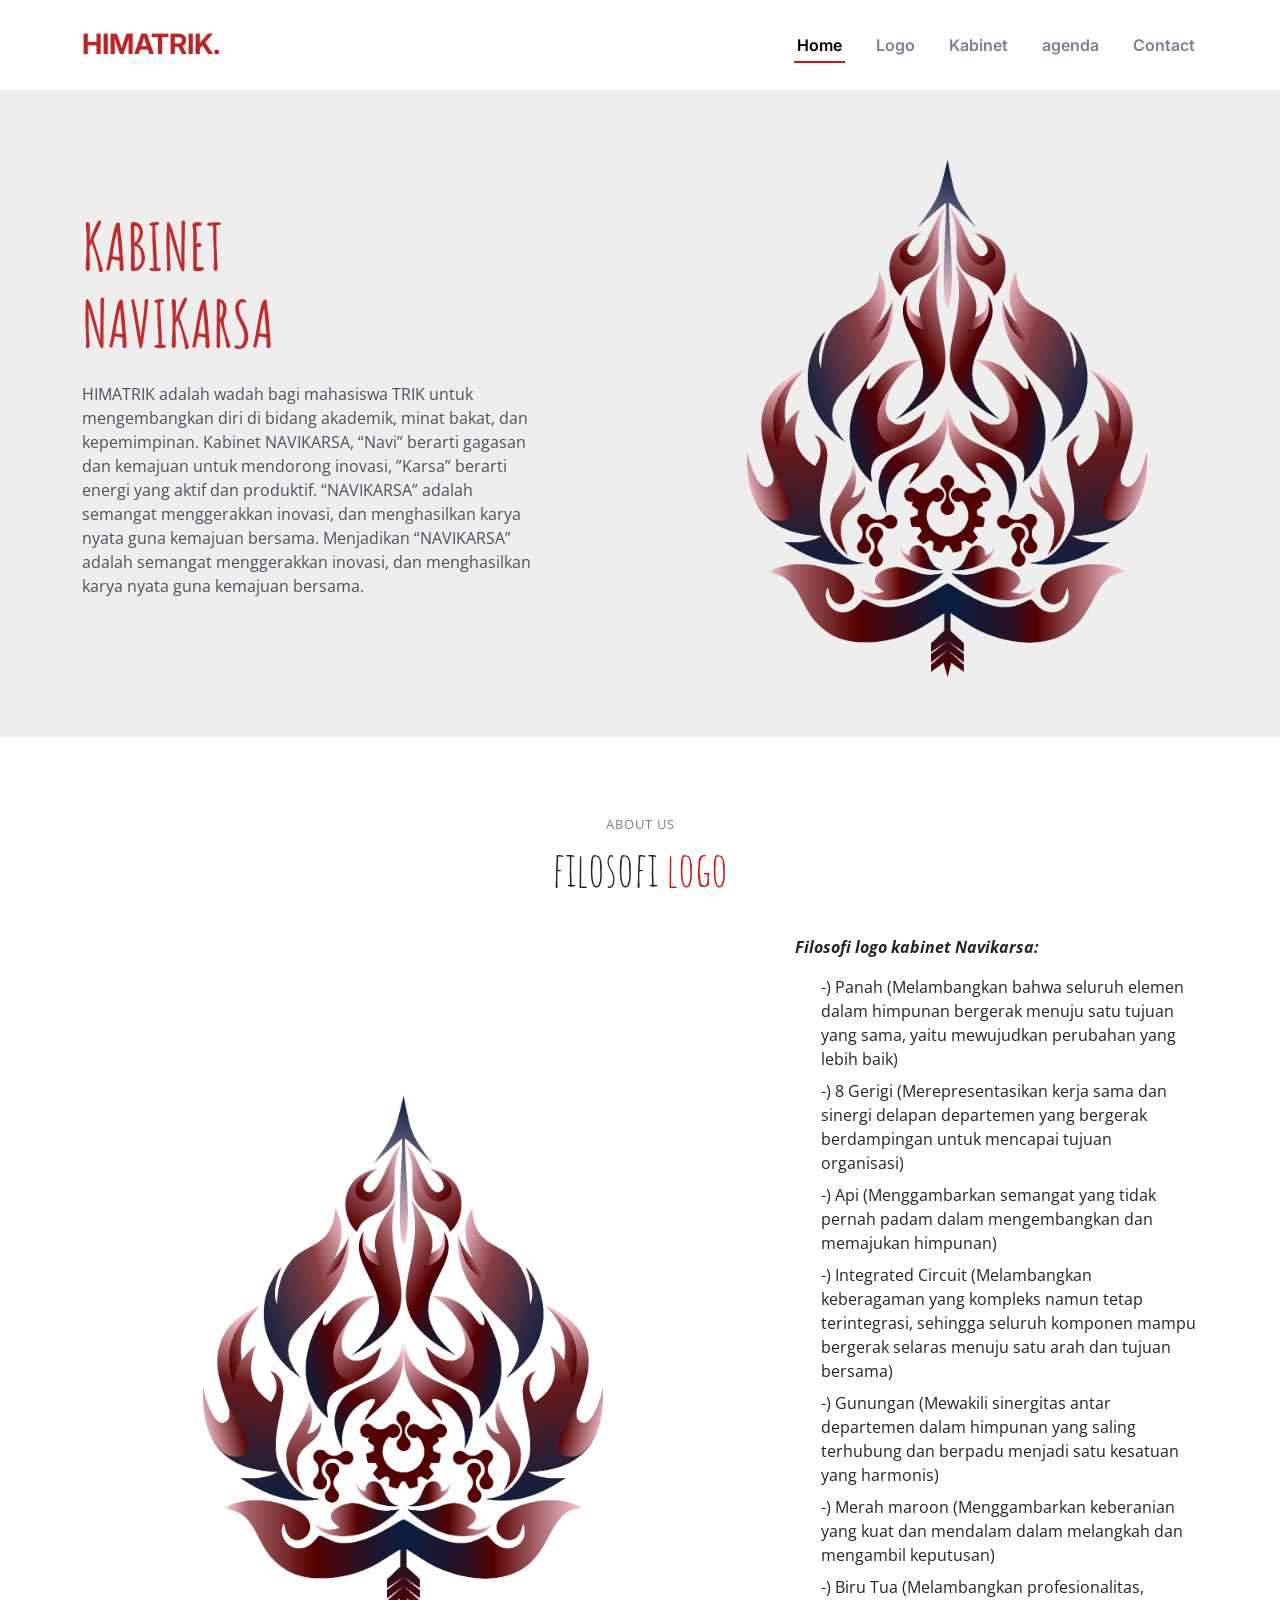
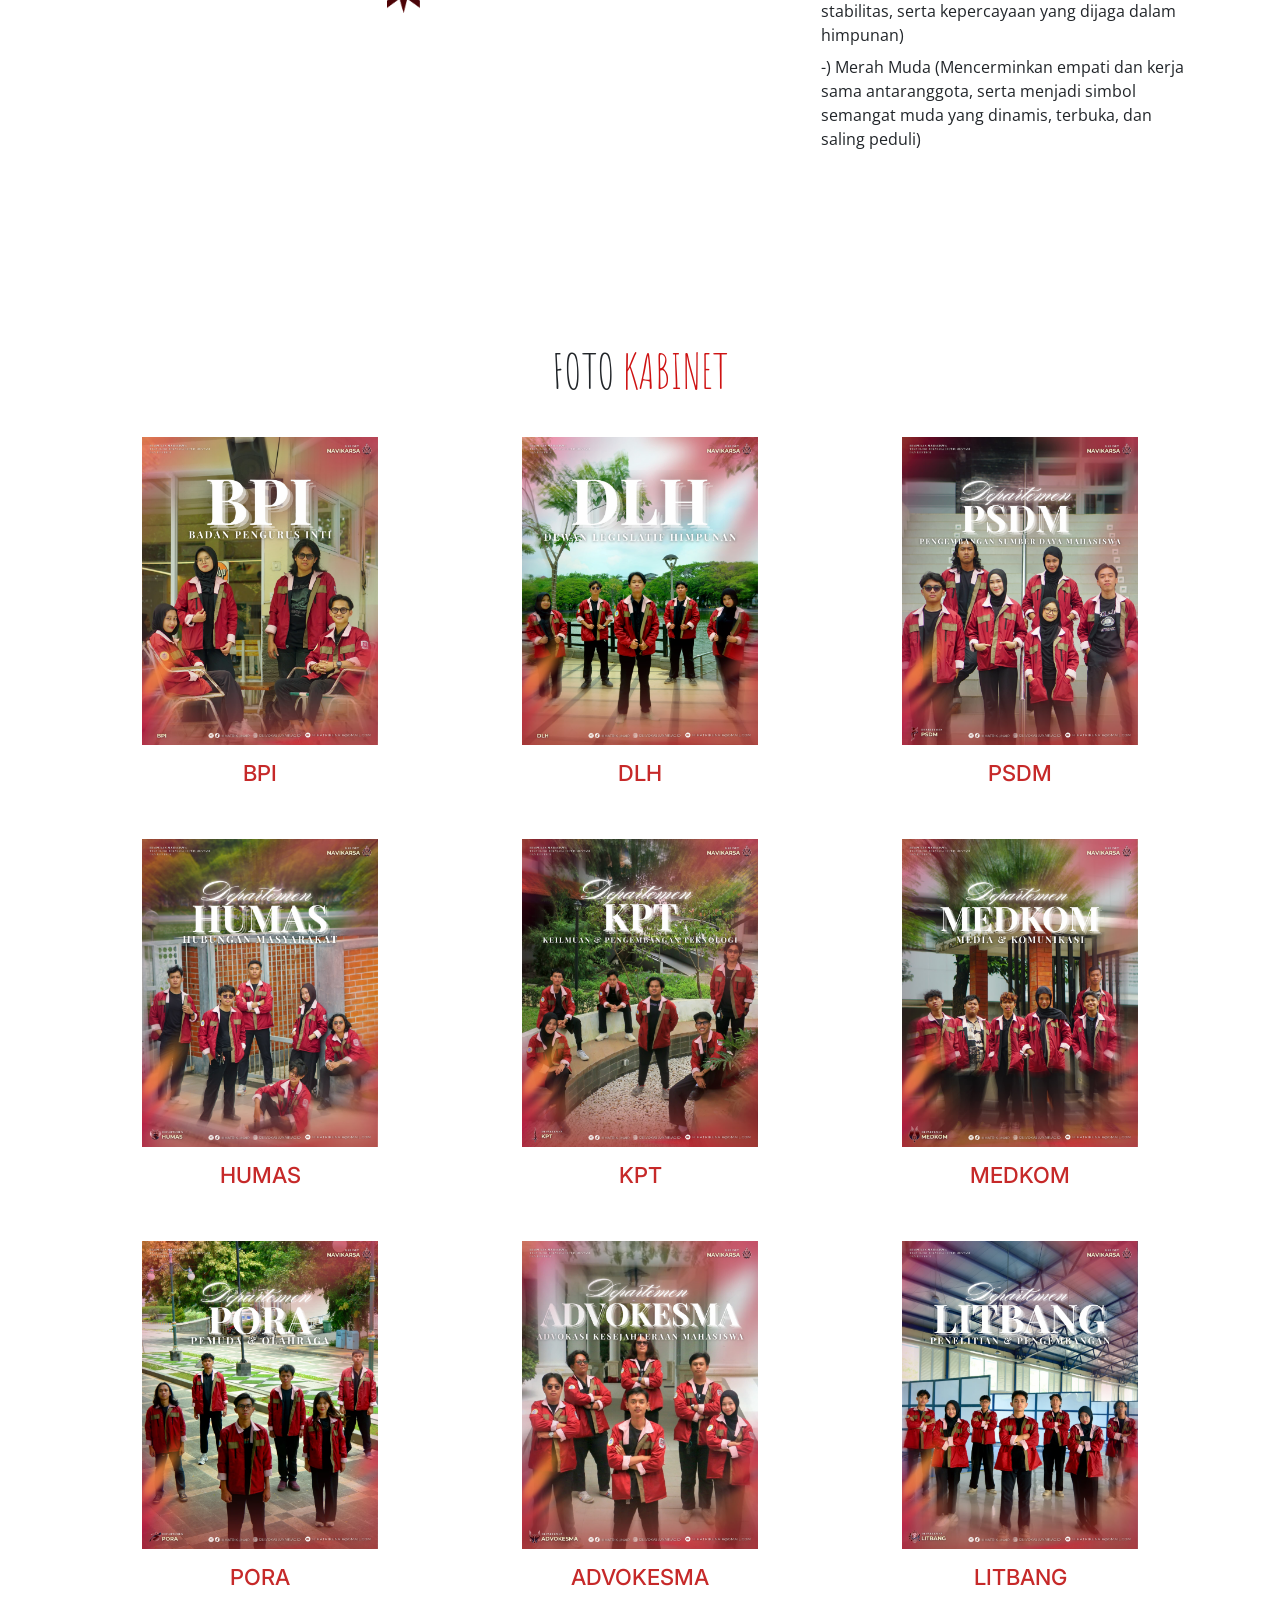
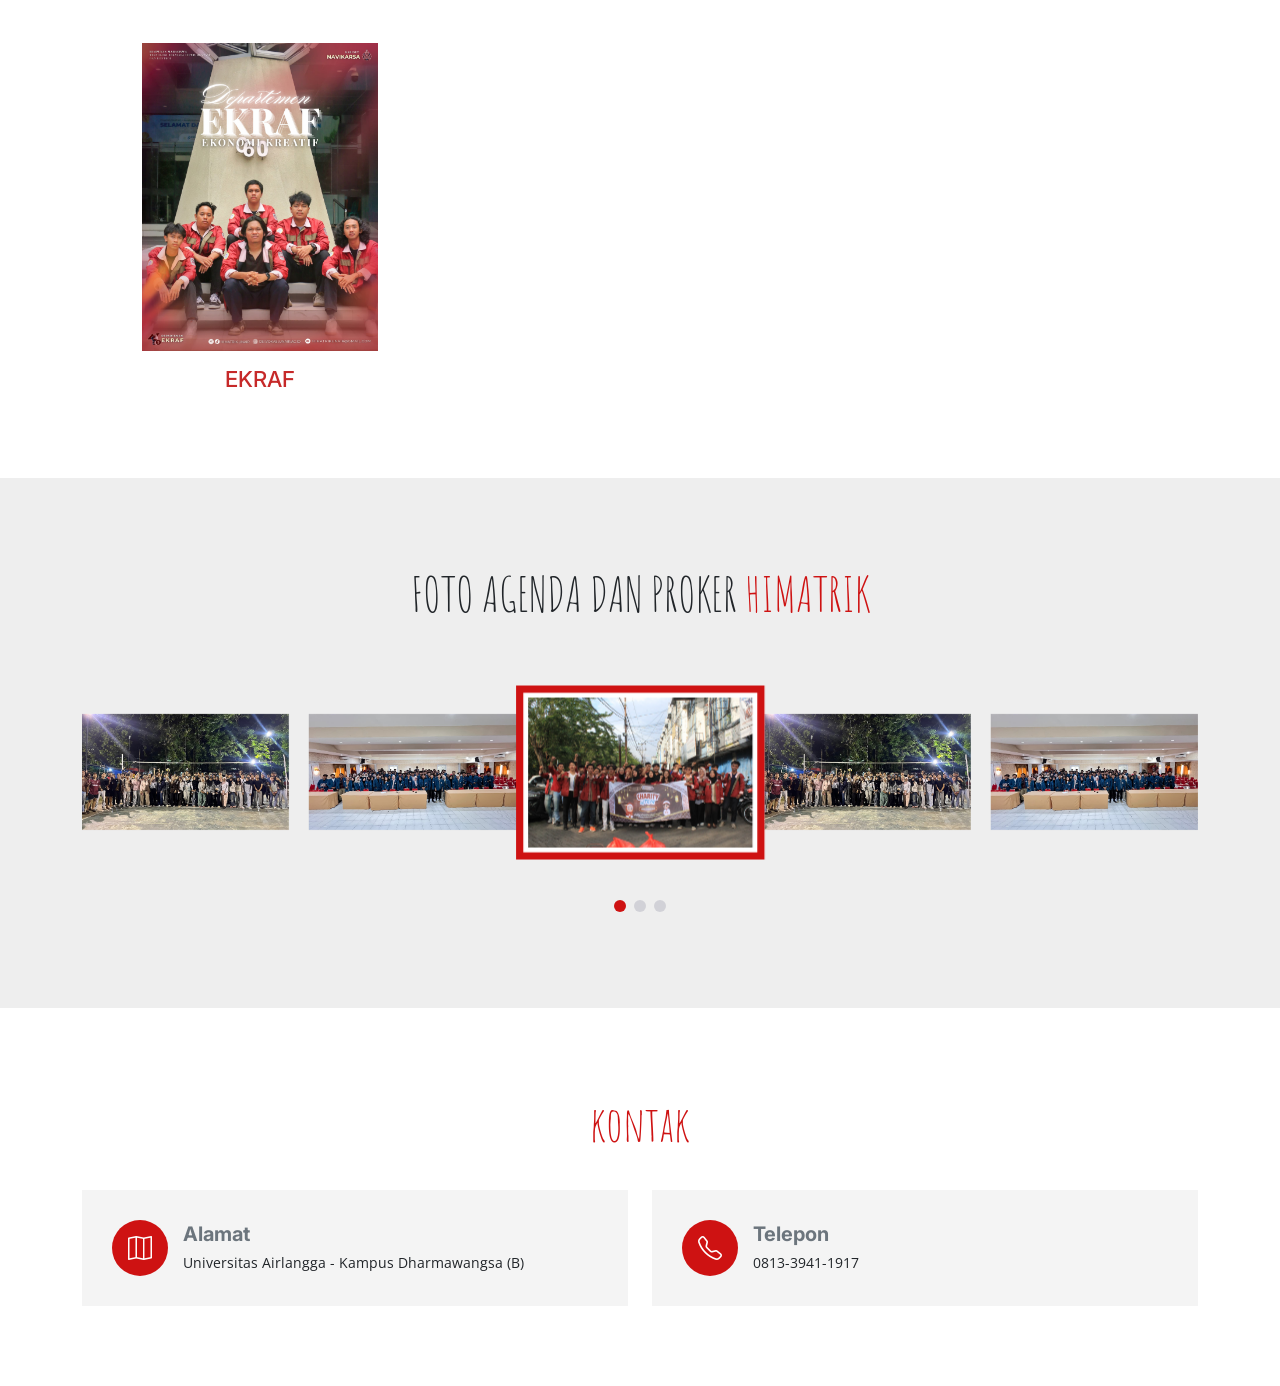
==== commit 295c528e: "Update Gambar Agenda Proker" ====
--- a/index.html
+++ b/index.html
@@ -218,9 +218,9 @@
 
         <div class="gallery-slider swiper">
           <div class="swiper-wrapper align-items-center">
-            <div class="swiper-slide"><a class="glightbox" data-gallery="images-gallery" href="assets/img/1.Jpg"><img src="assets/img/1.jpg" class="img-fluid" alt=""></a></div>
-            <div class="swiper-slide"><a class="glightbox" data-gallery="images-gallery" href="assets/img/2.jpg"><img src="assets/img/2.jpg" class="img-fluid" alt=""></a></div>
-            <div class="swiper-slide"><a class="glightbox" data-gallery="images-gallery" href="assets/img/3.jpg"><img src="assets/img/3.jpg" class="img-fluid" alt=""></a></div>
+            <div class="swiper-slide"><a class="glightbox" data-gallery="images-gallery" href="assets/img/slider1.jpg"><img src="assets/img/slider1.jpg" class="img-fluid" alt=""></a></div>
+            <div class="swiper-slide"><a class="glightbox" data-gallery="images-gallery" href="assets/img/slider2.jpg"><img src="assets/img/slider2.jpg" class="img-fluid" alt=""></a></div>
+            <div class="swiper-slide"><a class="glightbox" data-gallery="images-gallery" href="assets/img/slider3.jpg"><img src="assets/img/slider3.jpg" class="img-fluid" alt=""></a></div>
             
           </div>
           <div class="swiper-pagination"></div>
--- a/assets/css/main.css
+++ b/assets/css/main.css
@@ -745,9 +745,9 @@
   }
 }
 
-/*--------------------------------------------------------------
+/*---------Future Development Why Us Section
 # Why Us Section
---------------------------------------------------------------*/
+
 .why-us .why-box {
   padding: 30px;
   background: var(--color-primary);
@@ -823,10 +823,11 @@
     transform: scale(1.1);
   }
 }
-
-/*--------------------------------------------------------------
+--------------------------------------------------------------*/
+
+/*---------Unused Stats Counter Section
 # Stats Counter Section
---------------------------------------------------------------*/
+
 .stats-counter {
   background: linear-gradient(rgba(0, 0, 0, 0.5), rgba(0, 0, 0, 0.5)), url("../img/stats-bg.jpg") center center;
   background-size: cover;
@@ -859,6 +860,7 @@
   font-weight: 700;
   color: rgba(255, 255, 255, 0.6);
 }
+--------------------------------------------------------------*/
 
 /*--------------------------------------------------------------
 # Menu Section
@@ -886,8 +888,6 @@
   }
 }
 
-
-
 .menu .nav-link i {
   padding-right: 15px;
   font-size: 48px;
@@ -963,9 +963,9 @@
   color: var(--color-primary);
 }
 
-/*--------------------------------------------------------------
+/*---------Unused Testimonials Section
 # Testimonials Section
---------------------------------------------------------------*/
+
 .testimonials .section-header {
   margin-bottom: 40px;
 }
@@ -1046,10 +1046,11 @@
 .testimonials .swiper-pagination .swiper-pagination-bullet-active {
   background-color: var(--color-primary);
 }
-
-/*--------------------------------------------------------------
+--------------------------------------------------------------*/
+
+/*---------Unused Events Section
 # Events Section
---------------------------------------------------------------*/
+
 .events .container-fluid {
   padding: 0;
 }
@@ -1120,10 +1121,11 @@
 .events .swiper-pagination .swiper-pagination-bullet-active {
   background-color: var(--color-primary);
 }
-
-/*--------------------------------------------------------------
+--------------------------------------------------------------*/
+
+/*---------Unused Chefs Section
 # Chefs Section
---------------------------------------------------------------*/
+
 .chefs .chef-member {
   overflow: hidden;
   text-align: center;
@@ -1213,10 +1215,11 @@
   right: 8px;
   opacity: 1;
 }
-
-/*--------------------------------------------------------------
+--------------------------------------------------------------*/
+
+/*---------Unused Book A Table Section
 # Book A Table Section
---------------------------------------------------------------*/
+
 .book-a-table .reservation-img {
   min-height: 500px;
   background-size: cover;
@@ -1351,6 +1354,7 @@
     transform: rotate(360deg);
   }
 }
+---------------------------------------------------------------*/
 
 /*--------------------------------------------------------------
 # Gallery Section
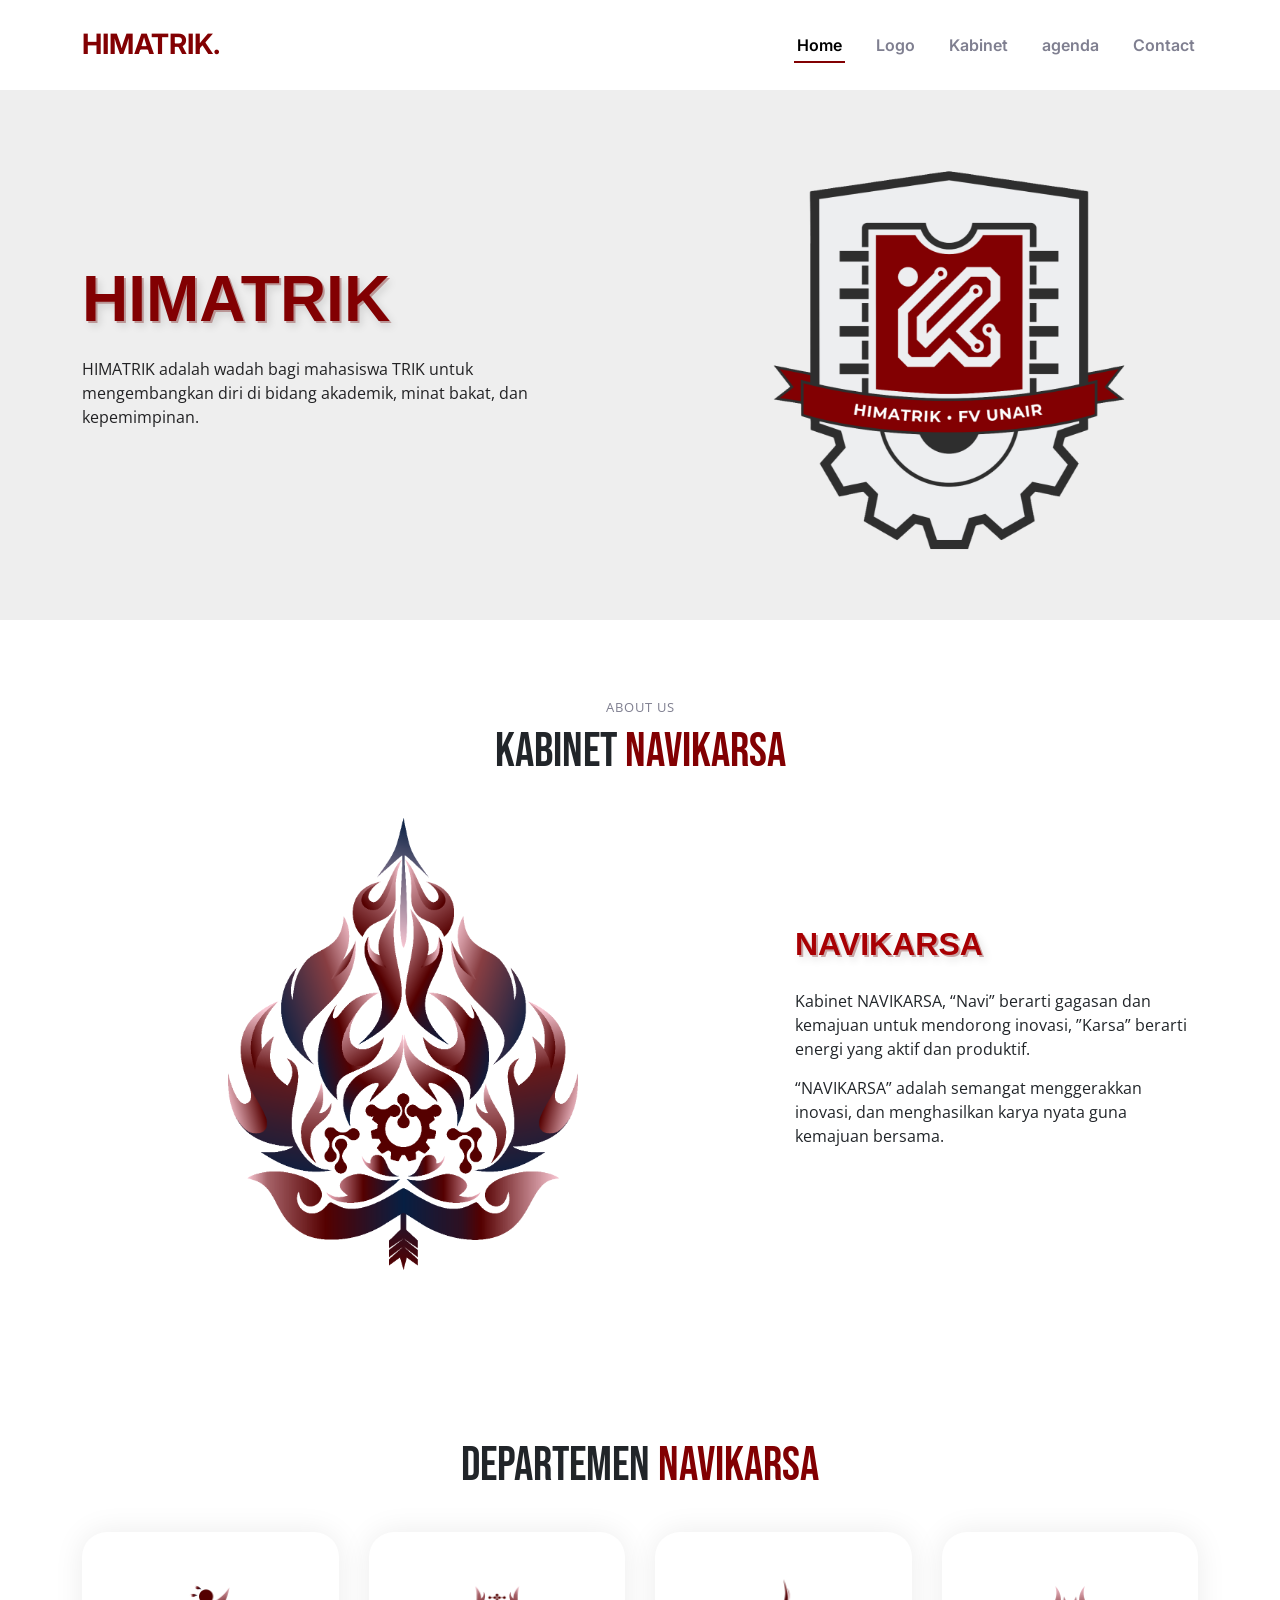
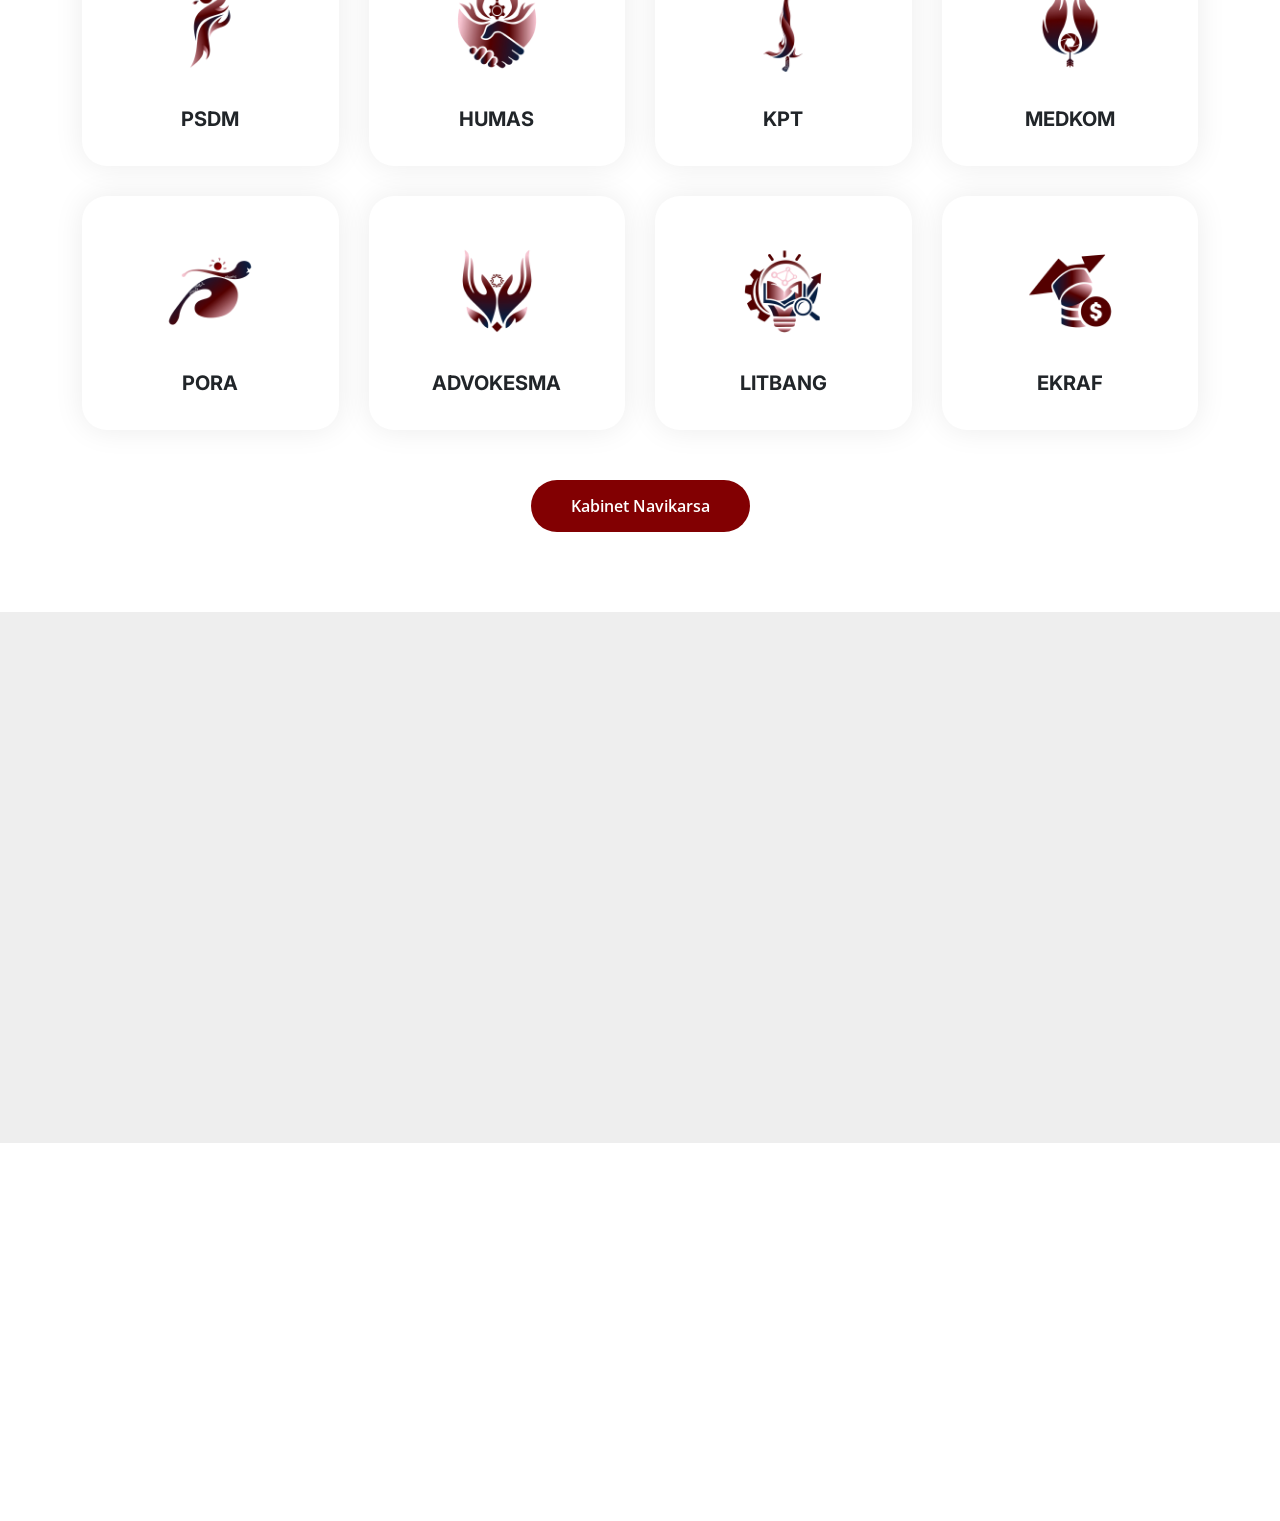
==== commit 29711c7b: "Update Homepage dan Kabinet page" ====
--- a/index.html
+++ b/index.html
@@ -17,6 +17,7 @@
   <link rel="preconnect" href="https://fonts.googleapis.com">
   <link rel="preconnect" href="https://fonts.gstatic.com" crossorigin>
   <link href="https://fonts.googleapis.com/css2?family=Open+Sans:ital,wght@0,300;0,400;0,500;0,600;0,700;1,300;1,400;1,600;1,700&family=Amatic+SC:ital,wght@0,300;0,400;0,500;0,600;0,700;1,300;1,400;1,500;1,600;1,700&family=Inter:ital,wght@0,300;0,400;0,500;0,600;0,700;1,300;1,400;1,500;1,600;1,700&display=swap" rel="stylesheet">
+  <link href="https://fonts.googleapis.com/css2?family=Bebas+Neue&display=swap" rel="stylesheet">
 
   <!-- Vendor CSS Files -->
   <link href="assets/vendor/bootstrap/css/bootstrap.min.css" rel="stylesheet">
@@ -54,11 +55,12 @@
     <div class="container">
       <div class="row justify-content-between gy-5">
         <div class="col-lg-5 order-2 order-lg-1 d-flex flex-column justify-content-center align-items-center align-items-lg-start text-center text-lg-start">
-          <h2 data-aos="fade-up">KABINET<br>NAVIKARSA</h2>
-          <p data-aos="fade-up" data-aos-delay="100">HIMATRIK adalah wadah bagi mahasiswa TRIK untuk mengembangkan diri di bidang akademik, minat bakat, dan kepemimpinan. Kabinet NAVIKARSA, “Navi” berarti gagasan dan kemajuan untuk mendorong inovasi, ”Karsa” berarti energi yang aktif dan produktif. “NAVIKARSA” adalah semangat menggerakkan inovasi, dan menghasilkan karya nyata guna kemajuan bersama. Menjadikan “NAVIKARSA” adalah semangat menggerakkan inovasi, dan menghasilkan karya nyata guna kemajuan bersama.</p>
+          <h2 data-aos="fade-up">HIMATRIK</h2>
+          <p data-aos="fade-up" data-aos-delay="100">HIMATRIK adalah wadah bagi mahasiswa TRIK untuk mengembangkan diri di bidang akademik, minat bakat, dan kepemimpinan.</p>
+
         </div>
         <div class="col-lg-5 order-1 order-lg-2 text-center text-lg-start">
-          <img src="assets/img/NAVIKARSA.png" class="img-fluid" alt="" data-aos="zoom-out" data-aos-delay="300">
+          <img src="assets/img/HIMATRIK.png" class="img-fluid logo-hima" alt="" data-aos="zoom-out" data-aos-delay="300">
         </div>
       </div>
     </div>
@@ -72,29 +74,34 @@
   
           <div class="section-header">
             <h2>About Us</h2>
-            <p>filosofi <span>logo</span></p>
+            <p>KABINET <span>NAVIKARSA</span></p>
           </div>
   
           <div class="row gy-4">
-            <div class="col-lg-7 d-flex justify-content-center align-items-center" data-aos="fade-up" data-aos-delay="150">
-              <img src="assets/img/NAVIKARSA.png" class="img-fluid" alt="Filosofi Logo"> 
-            </div>
-            <div class="col-lg-5 d-flex align-items-center" data-aos="fade-up" data-aos-delay="300">
-              <div class="content ps-0 ps-lg-5">
-                <p class="fst-italic">
-                 <strong>Filosofi logo kabinet Navikarsa:</strong>
-<ul class="filosofi-list">
-  <li>-) Panah (Melambangkan bahwa seluruh elemen dalam himpunan bergerak menuju satu tujuan yang sama, yaitu mewujudkan perubahan yang lebih baik)</li>
-  <li>-) 8 Gerigi (Merepresentasikan kerja sama dan sinergi delapan departemen yang bergerak berdampingan untuk mencapai tujuan organisasi)</li>
-  <li>-) Api (Menggambarkan semangat yang tidak pernah padam dalam mengembangkan dan memajukan himpunan)</li>
-  <li>-) Integrated Circuit (Melambangkan keberagaman yang kompleks namun tetap terintegrasi, sehingga seluruh komponen mampu bergerak selaras menuju satu arah dan tujuan bersama)</li>
-  <li>-) Gunungan (Mewakili sinergitas antar departemen dalam himpunan yang saling terhubung dan berpadu menjadi satu kesatuan yang harmonis)</li>
-  <li>-) Merah maroon (Menggambarkan keberanian yang kuat dan mendalam dalam melangkah dan mengambil keputusan)</li>
-  <li>-) Biru Tua (Melambangkan profesionalitas, stabilitas, serta kepercayaan yang dijaga dalam himpunan)</li>
-  <li>-) Merah Muda (Mencerminkan empati dan kerja sama antaranggota, serta menjadi simbol semangat muda yang dinamis, terbuka, dan saling peduli)</li>
-</ul>
-              </div>
-            </div>
+              <div class="col-lg-7 d-flex justify-content-center align-items-center"
+                  data-aos="fade-up"
+                  data-aos-delay="150">
+              
+                <img src="assets/img/NAVIKARSA.png"
+                  class="img-fluid logo-kabinet"
+                  alt="Filosofi Logo"> 
+              </div>
+
+              <div class="col-lg-5 d-flex align-items-center"
+                data-aos="fade-up"
+                data-aos-delay="300">
+              
+                <div class="content ps-0 ps-lg-5">
+
+                  <h3>NAVIKARSA</h3>
+                
+                  <ul class="filosofi-list">
+                    <li>Kabinet NAVIKARSA, “Navi” berarti gagasan dan kemajuan untuk mendorong inovasi, ”Karsa” berarti energi yang aktif dan produktif.</li>
+                    <li>“NAVIKARSA” adalah semangat menggerakkan inovasi, dan menghasilkan karya nyata guna kemajuan bersama.</li>
+                  </ul>
+                  
+                </div>
+              </div>
           </div>
         </div>
       </section><!-- End About Section -->
@@ -151,60 +158,62 @@
    
     <!-- ======= Menu Section ======= -->
     <section id="menu" class="menu">
-      <div class="container" data-aos="fade-up">
-
+     <div class="container">
         <div class="section-header">
-          <p>FOTO <span> KABINET</span></p>
-        </div>
-
-        <div class="tab-content" data-aos="fade-up" data-aos-delay="300">
-          <div class="tab-pane fade active show" id="menu-starters">
-            <div class="row gy-5">
-              <div class="col-lg-4 menu-item">
-                <a href="assets/img/BPI24.jpg" class="glightbox"><img src="assets/img/BPI24.jpg" class="menu-img img-fluid" alt=""></a>
-                <h4>BPI</h4>
-              </div>
-              <div class="col-lg-4 menu-item">
-                <a href="assets/img/DLH24.jpg" class="glightbox"><img src="assets/img/DLH24.jpg" class="menu-img img-fluid" alt=""></a>
-                <h4>DLH</h4>
-              </div>
-              <div class="col-lg-4 menu-item">
-                <a href="assets/img/PSDM24.jpg" class="glightbox"><img src="assets/img/PSDM24.jpg" class="menu-img img-fluid" alt=""></a>
-                <h4>PSDM</h4>
-              </div>
-              <div class="col-lg-4 menu-item">
-                <a href="assets/img/HUMAS24.jpg" class="glightbox"><img src="assets/img/HUMAS24.jpg" class="menu-img img-fluid" alt=""></a>
-                <h4>HUMAS</h4>
-              </div>
-              <div class="col-lg-4 menu-item">
-                <a href="assets/img/KPT24.jpg" class="glightbox"><img src="assets/img/KPT24.jpg" class="menu-img img-fluid" alt=""></a>
-                <h4>KPT</h4>
-              </div>
-              <div class="col-lg-4 menu-item">
-                <a href="assets/img/MEDKOM24.jpg" class="glightbox"><img src="assets/img/MEDKOM24.jpg" class="menu-img img-fluid" alt=""></a>
-                <h4>MEDKOM</h4>
-              </div>
-              <div class="col-lg-4 menu-item">
-                <a href="assets/img/PORA24.jpg" class="glightbox"><img src="assets/img/PORA24.jpg" class="menu-img img-fluid" alt=""></a>
-                <h4>PORA</h4>
-              </div>
-              <div class="col-lg-4 menu-item">
-                <a href="assets/img/ADVO24.jpg" class="glightbox"><img src="assets/img/ADVO24.jpg" class="menu-img img-fluid" alt=""></a>
-                <h4>ADVOKESMA</h4>
-              </div>
-              <div class="col-lg-4 menu-item">
-                <a href="assets/img/LITBANG24.jpg" class="glightbox"><img src="assets/img/LITBANG24.jpg" class="menu-img img-fluid" alt=""></a>
-                <h4>LITBANG</h4>
-              </div>
-              <div class="col-lg-4 menu-item">
-                <a href="assets/img/EKRAF24.jpg" class="glightbox"><img src="assets/img/EKRAF24.jpg" class="menu-img img-fluid" alt=""></a>
-                <h4>EKRAF</h4>
-              </div>
-            </div>
-          </div>
-        </div>
-      </div>
-    </section><!-- End Menu Section -->
+          <p>DEPARTEMEN <span>NAVIKARSA</span></p>
+        </div>
+          <div class="department-grid">
+
+            <div class="department-card">
+              <img src="assets/img/LogoKabinet24/LogoPSDM24.png" alt="">
+              <h3>PSDM</h3>
+            </div>
+
+            <div class="department-card">
+              <img src="assets/img/LogoKabinet24/LogoHUMAS24.png" alt="">
+              <h3>HUMAS</h3>
+            </div>
+
+            <div class="department-card">
+              <img src="assets/img/LogoKabinet24/LogoKPT24.png" alt="">
+              <h3>KPT</h3>
+            </div>
+
+            <div class="department-card">
+              <img src="assets/img/LogoKabinet24/LogoMEDKOM24.png" alt="">
+              <h3>MEDKOM</h3>
+            </div>
+
+            <div class="department-card">
+              <img src="assets/img/LogoKabinet24/LogoPORA24.png" alt="">
+              <h3>PORA</h3>
+            </div>
+
+            <div class="department-card">
+              <img src="assets/img/LogoKabinet24/LogoADVO24.png" alt="">
+              <h3>ADVOKESMA</h3>
+            </div>
+
+            <div class="department-card">
+              <img src="assets/img/LogoKabinet24/LogoLITBANG24.png" alt="">
+              <h3>LITBANG</h3>
+            </div>
+
+            <div class="department-card">
+              <img src="assets/img/LogoKabinet24/LogoEKRAF24.png" alt="">
+              <h3>EKRAF</h3>
+            </div>
+
+          </div>
+
+          <div class="kabinet-button">
+            <a href="kabinet.html">
+              Kabinet Navikarsa
+            </a>
+          </div>
+        </div>
+      </div>
+    </section>
     
 
     <!-- ======= Gallery Section ======= -->
@@ -213,7 +222,7 @@
 
         <div class="section-header">
           <h2></h2>
-          <p>FOTO AGENDA DAN PROKER <span>HIMATRIK</span></p>
+          <p>AGENDA DAN PROKER <span>HIMATRIK</span></p>
         </div>
 
         <div class="gallery-slider swiper">
@@ -235,20 +244,20 @@
 
         <div class="section-header">
           <h2></h2>
-          <p> <span>kontak</span></p>
+          <p> <span>KONTAK</span></p>
         </div>
 
         
         <div class="row gy-4">
 
           <div class="col-md-6">
-            <div class="info-item  d-flex align-items-center">
+            <a href="https://maps.google.com/?q=Universitas+Airlangga+Kampus+Dharmawangsa+B" target="_blank" class="info-item d-flex align-items-center">
               <i class="icon bi bi-map flex-shrink-0"></i>
               <div>
                 <h3>Alamat</h3>
                 <p>Universitas Airlangga - Kampus Dharmawangsa (B)</p>
               </div>
-            </div>
+            </a>
           </div><!-- End Info Item -->
 
         
@@ -268,15 +277,15 @@
           </div><!-- End Info Item -->
 
         </div>
-
-
       </div>
     </section><!-- End Contact Section -->
 
   </main><!-- End #main -->
 
 
-  <a href="#" class="scroll-top d-flex align-items-center justify-content-center"><i class="bi bi-arrow-up-short"></i></a>
+  <a href="#" class="scroll-top d-flex align-items-center justify-content-center">
+    <i class="bi bi-arrow-up-short"></i>
+  </a>
 
   <div id="preloader"></div>
 
--- a/assets/css/main.css
+++ b/assets/css/main.css
@@ -12,15 +12,15 @@
 /* Fonts */
 :root {
   --font-default: "Open Sans", system-ui, -apple-system, "Segoe UI", Roboto, "Helvetica Neue", Arial, "Noto Sans", "Liberation Sans", sans-serif, "Apple Color Emoji", "Segoe UI Emoji", "Segoe UI Symbol", "Noto Color Emoji";
-  --font-primary: "Amatic SC", sans-serif;
+  --font-primary: "Bebas Neue", sans-serif;
   --font-secondary: "Inter", sans-serif;
 }
-
+/*Poppins", sans-serif , Amatic SC , */
 /* Colors */
 :root {
   --color-default: #212529;
-  --color-primary: #ce1212;
-  --color-secondary: #c62929;
+  --color-primary: #820002;
+  --color-secondary: #a80003;
 }
 
 /* Smooth scroll behavior */
@@ -290,7 +290,7 @@
 .header .logo h1 {
   font-size: 28px;
   font-weight: 700;
-  color: #c32020;
+  color: var(--color-primary);
   margin: 0;
   font-family: var(--font-secondary);
 }
@@ -586,162 +586,72 @@
 /*--------------------------------------------------------------
 # About Section
 --------------------------------------------------------------*/
-.about .about-img {
-  min-height: 500px;
-}
-
-.about h3 {
-  font-weight: 700;
-  font-size: 36px;
-  margin-bottom: 30px;
-  font-family: var(--font-secondary);
-}
-
-.about .call-us {
-  left: 10%;
-  right: 10%;
-  bottom: 10%;
-  background-color: #fff;
-  box-shadow: 0px 2px 25px rgba(0, 0, 0, 0.08);
-  padding: 20px;
-  text-align: center;
-}
-
-.about .call-us h4 {
-  font-size: 24px;
-  font-weight: 700;
-  margin-bottom: 5px;
-  font-family: var(--font-default);
-}
-
-.about .call-us p {
-  font-size: 28px;
-  font-weight: 700;
-  color: var(--color-primary);
-}
-
-.about .content ul {
+.about .content h3 {
+  font-family: "Poppins", sans-serif;
+  font-size: 32px;
+  font-weight: 550;
+  margin-bottom: 25px;
+  color: var(--color-secondary);
+  text-shadow:
+    2px 2px 0 rgba(120, 20, 20, 0.35),
+    4px 5px 8px rgba(0, 0, 0, 0.12);
+}
+
+.about .content ul.filosofi-list {
   list-style: none;
   padding: 0;
-}
-
-.about .content ul li {
-  padding: 0 0 8px 26px;
-  position: relative;
-}
-
-.about .content ul i {
-  position: absolute;
-  font-size: 20px;
-  left: 0;
-  top: -3px;
-  color: var(--color-primary);
-}
-
-.about .content p:last-child {
-  margin-bottom: 0;
-}
-
-.about .play-btn {
-  width: 94px;
-  height: 94px;
-  background: radial-gradient(var(--color-primary) 50%, rgba(206, 18, 18, 0.4) 52%);
-  border-radius: 50%;
-  display: block;
-  position: absolute;
-  left: calc(50% - 47px);
-  top: calc(50% - 47px);
-  overflow: hidden;
-}
-
-.about .play-btn:before {
-  content: "";
-  position: absolute;
-  width: 120px;
-  height: 120px;
-  -webkit-animation-delay: 0s;
-  animation-delay: 0s;
-  -webkit-animation: pulsate-btn 2s;
-  animation: pulsate-btn 2s;
-  -webkit-animation-direction: forwards;
-  animation-direction: forwards;
-  -webkit-animation-iteration-count: infinite;
-  animation-iteration-count: infinite;
-  -webkit-animation-timing-function: steps;
-  animation-timing-function: steps;
-  opacity: 1;
-  border-radius: 50%;
-  border: 5px solid rgba(206, 18, 18, 0.7);
-  top: -15%;
-  left: -15%;
-  background: rgba(198, 16, 0, 0);
-}
-
-.about .play-btn:after {
-  content: "";
-  position: absolute;
-  left: 50%;
-  top: 50%;
-  transform: translateX(-40%) translateY(-50%);
-  width: 0;
-  height: 0;
-  border-top: 10px solid transparent;
-  border-bottom: 10px solid transparent;
-  border-left: 15px solid #fff;
-  z-index: 100;
-  transition: all 400ms cubic-bezier(0.55, 0.055, 0.675, 0.19);
-}
-
-.about .play-btn:hover:before {
-  content: "";
-  position: absolute;
-  left: 50%;
-  top: 50%;
-  transform: translateX(-40%) translateY(-50%);
-  width: 0;
-  height: 0;
-  border: none;
-  border-top: 10px solid transparent;
-  border-bottom: 10px solid transparent;
-  border-left: 15px solid #fff;
-  z-index: 200;
-  -webkit-animation: none;
-  animation: none;
-  border-radius: 0;
-}
-
-.about .play-btn:hover:after {
-  border-left: 15px solid var(--color-primary);
-  transform: scale(20);
-}
-
-.about .img-fluid {
-  max-width: 400px;
-  width: 100%;
-  height: auto;
-}
-
-@-webkit-keyframes pulsate-btn {
-  0% {
-    transform: scale(0.6, 0.6);
-    opacity: 1;
-  }
-
-  100% {
-    transform: scale(1, 1);
-    opacity: 0;
-  }
-}
-
-@keyframes pulsate-btn {
-  0% {
-    transform: scale(0.6, 0.6);
-    opacity: 1;
-  }
-
-  100% {
-    transform: scale(1, 1);
-    opacity: 0;
+  margin: 0;
+}
+
+.about .content ul.filosofi-list li {
+  padding: 0;
+  margin-bottom: 15px;
+}
+
+/* Desktop */
+.about .logo-kabinet{
+    width: auto;
+    max-width: 350px;
+}
+
+/* Tablet */
+@media (max-width: 992px){
+    .about .logo-kabinet{
+        max-width: 300px;
+    }
+}
+
+/* Mobile */
+@media (max-width: 992px) {
+  .about .logo-kabinet {
+    max-width: 300px;
+  }
+}
+
+/* Mobile */
+@media (max-width: 768px) {
+
+  .about .logo-kabinet {
+    max-width: 250px;
+  }
+
+  .about .content {
+    width: 100%;
+    padding-left: 0 !important;
+    padding-top: 30px;
+    text-align: center;
+  }
+
+  .about .content h3 {
+    text-align: center;
+  }
+
+  .about .content ul.filosofi-list {
+    text-align: center;
+  }
+
+  .about .content ul.filosofi-list li {
+    text-align: center;
   }
 }
 
@@ -963,6 +873,83 @@
   color: var(--color-primary);
 }
 
+/*--------------------------------------------------------------
+# Department Card
+--------------------------------------------------------------*/
+
+.department-grid {
+  display: grid;
+  grid-template-columns: repeat(4, 1fr);
+  gap: 30px;
+}
+
+.department-card {
+  background: #fff;
+  border-radius: 25px;
+  padding: 35px 20px;
+  text-align: center;
+  box-shadow: 0 0 30px rgba(0,0,0,0.08);
+  transition: 0.3s;
+}
+
+.department-card:hover {
+  transform: none;
+}
+
+.department-card img {
+  width: 120px;
+  height: 120px;
+  object-fit: contain;
+  margin-bottom: 20px;
+}
+
+.department-card h3 {
+  font-size: 20px;
+  font-weight: 700;
+  margin: 0;
+}
+
+@media (max-width: 768px) {
+
+  .department-grid {
+    grid-template-columns: repeat(2, 1fr);
+    gap: 20px;
+  }
+
+  .department-card {
+    padding: 25px 10px;
+  }
+
+  .department-card img {
+    width: 80px;
+    height: 80px;
+  }
+
+  .department-card h3 {
+    font-size: 16px;
+  }
+
+}
+
+.kabinet-button {
+  text-align: center;
+  margin-top: 50px;
+}
+
+.kabinet-button a {
+  display: inline-block;
+  padding: 14px 40px;
+  border-radius: 50px;
+  background: var(--color-primary);
+  color: white;
+  font-weight: 600;
+  transition: 0.3s;
+}
+
+.kabinet-button a:hover {
+  transform: translateY(-5px);
+}   
+
 /*---------Unused Testimonials Section
 # Testimonials Section
 
@@ -1406,6 +1393,20 @@
   height: 100%;
 }
 
+.contact .info-item {
+  color: inherit;
+  text-decoration: none;
+  transition: 0.3s;
+}
+
+.contact .info-item:hover {
+  transform: translateY(-5px);
+}
+
+.contact .info-item {
+  cursor: pointer;
+}
+
 .contact .info-item .icon {
   display: flex;
   align-items: center;
@@ -1558,8 +1559,11 @@
   font-size: 64px;
   font-weight: 700;
   margin-bottom: 20px;
-  color: var(--color-secondary);
-  font-family: var(--font-primary);
+  color: var(--color-primary);
+  font-family: "Poppins", sans-serif;
+  text-shadow:
+    2px 2px 0 rgba(120, 20, 20, 0.35),
+    4px 5px 8px rgba(0, 0, 0, 0.12);
 }
 
 .hero h2 span {
@@ -1567,7 +1571,7 @@
 }
 
 .hero p {
-  color: #4f4f5a;
+  color: #222224;
   font-weight: 400;
   margin-bottom: 30px;
 }
@@ -1576,6 +1580,21 @@
   max-width: 400px;
   width: 100%;
   height: auto;
+}
+
+.hero .logo-hima{
+    max-width: 400px;
+}
+
+.hero .logo-kabinet{
+    max-width: 300px;
+}
+
+@media (max-width:768px){
+
+    .hero .logo-hima{
+        max-width:250px;
+    }
 }
 
 .hero .btn-book-a-table {
@@ -1618,6 +1637,22 @@
 
 .hero .btn-watch-video:hover i {
   color: rgba(206, 18, 18, 0.8);
+}
+
+.hero .btn-history {
+  display: inline-block;
+  padding: 12px 35px;
+  margin-top: 10px;
+  border-radius: 50px;
+  background: var(--color-primary);
+  color: #fff;
+  font-weight: 600;
+  transition: 0.3s;
+}
+
+.hero .btn-history:hover {
+  background: var(--color-secondary);
+  color: #fff;
 }
 
 @media (max-width: 640px) {
@@ -1719,4 +1754,310 @@
 
 .footer .credits a {
   color: #fff;
-}+}
+
+/*--------------------------------------------------------------
+# Inner Page Header
+--------------------------------------------------------------*/
+
+.inner-page .header {
+  border-bottom: 1px solid #eee;
+}
+
+
+/*--------------------------------------------------------------
+# History Page
+--------------------------------------------------------------*/
+
+.history-page {
+  padding: 160px 0 80px;
+  min-height: 100vh;
+}
+
+.history-page h1 {
+  font-size: 48px;
+  font-weight: 700;
+  margin-bottom: 30px;
+  color: var(--color-secondary);
+}
+
+.history-page p {
+  max-width: 900px;
+  margin: 20px auto;
+  line-height: 1.8;
+  color: #555;
+}
+
+/*--------------------------------------------------------------
+# Kabinet Page
+--------------------------------------------------------------*/
+
+/*--------------------------------------------------------------
+# Main Kabinet Section
+--------------------------------------------------------------*/
+
+.kabinet-main {
+  padding: 160px 0 80px;
+}
+
+.kabinet-logo {
+  width: 100%;
+  max-width: 300px;
+  height: auto;
+  margin-bottom: 30px;
+}
+
+@media (max-width:768px){
+
+    .kabinet-logo{
+        max-width: 200px;
+    }
+
+}
+
+.kabinet-main h1 {
+  padding-top: 25px;
+  color: var(--color-primary);
+  font-size: 48px;
+  font-weight: 700;
+  margin-bottom: 40px;
+  font-family: "Poppins", sans-serif;
+  text-shadow:
+    2px 2px 0 rgba(120, 20, 20, 0.35),
+    4px 5px 8px rgba(0, 0, 0, 0.12);
+}
+
+/*--------------------------------------------------------------
+# Vision & Mission
+--------------------------------------------------------------*/
+
+.vision-mission {
+  display: flex;
+  align-items: stretch;
+  gap: 40px;
+  justify-content: center;
+}
+
+.vision-mission .visi,
+.vision-mission .misi {
+  background: #fff;
+  padding: 35px;
+  border-radius: 25px;
+  width: 45%;
+  box-shadow: 0 0 25px rgba(0, 0, 0, 0.08);
+}
+
+.vision-mission h2 {
+  font-size: 28px;
+  font-weight: 700;
+  margin-bottom: 25px;
+  color: var(--color-primary);
+}
+
+/* VISI */
+
+.visi-highlight {
+  font-size: 24px;
+  font-weight: 700;
+  margin-bottom: 8px;
+  color: var(--color-secondary);
+}
+
+.visi-values {
+  font-size: 14px;
+  font-weight: 600;
+  line-height: 1.8;
+  margin-bottom: 25px;
+}
+
+.visi-values span {
+  color: var(--color-primary);
+  padding: 0 4px;
+}
+
+.visi p {
+  line-height: 1.7;
+  margin: 0;
+}
+
+/* MISI */
+
+.misi-list {
+  text-align: left;
+}
+
+.misi-item {
+  display: flex;
+  gap: 18px;
+  align-items: flex-start;
+}
+
+.misi-item + .misi-item {
+  margin-top: 22px;
+}
+
+.misi-number {
+  flex-shrink: 0;
+  font-size: 15px;
+  font-weight: 700;
+  color: var(--color-primary);
+  padding-top: 2px;
+}
+
+.misi-item p {
+  margin: 0;
+  line-height: 1.7;
+}
+
+/*--------------------------------------------------------------
+# Logo Philosophy Section
+--------------------------------------------------------------*/
+
+.logo-philosophy {
+  padding: 80px 0;
+}
+
+.logo-philosophy img {
+  width: 100%;
+  max-width: 300px;
+  height: auto;
+  margin-bottom: 30px;
+}
+
+.logo-philosophy {
+    text-align: left;
+}
+
+.logo-philosophy h2 {
+  text-align: center;
+  margin-top: 30px;
+  margin-bottom: 25px;
+  font-family: var(--font-primary);
+}
+
+.logo-philosophy h2 span {
+  color: var(--color-primary);
+}
+
+.logo-philosophy ul {
+  padding-left: 20px;
+}
+
+.logo-philosophy li {
+  margin-bottom: 8px;
+}
+
+@media (max-width: 768px){
+  .logo-philosophy {
+    text-align: left;
+  }
+
+  .logo-philosophy h2 {
+    font-size: 30px;
+    text-align: center;
+    margin-top: 30px;
+    margin-bottom: 25px;
+  }
+
+  .logo-philosophy ul {
+    padding-left: 20px;
+  }
+
+  .logo-philosophy li {
+    margin-bottom: 16px;
+  }
+}
+
+/*--------------------------------------------------------------
+# Kabinet Section
+--------------------------------------------------------------*/
+.kabinet-section .section-header p {
+  font-family: var(--font-primary);
+  font-weight: 400;
+}
+
+.kabinet-section {
+  padding: 80px 0;
+}
+
+/* Main Photo */
+.cabinet-photo img {
+  width: 100%;
+  max-height: 700px;
+  object-fit: cover;
+  border-radius: 25px;
+  margin-bottom: 50px;
+}
+
+/*--------------------------------------------------------------
+# Team Card
+--------------------------------------------------------------*/
+.team-grid{
+    display:grid;
+    grid-template-columns:repeat(5,1fr);
+    gap:24px;
+}
+
+.team-card{
+    background:#fff;
+    padding:8px;
+    border-radius:22px;
+    overflow:hidden;
+    box-shadow:0 8px 20px rgba(0,0,0,.08);
+    transition:.3s ease;
+}
+
+.team-card img{
+    width:100%;
+    display:block;
+    border-radius:16px;
+    transition:.3s ease;
+}
+
+.team-card:hover{
+    box-shadow:0 12px 28px rgba(0,0,0,.12);
+}
+
+.team-card:hover img{
+    transform:scale(1.03);
+}
+
+.team-grid{
+    grid-template-columns:repeat(5,1fr);
+}
+
+@media (max-width:768px){
+
+    .team-grid{
+        grid-template-columns:repeat(2,1fr);
+        gap:18px;
+    }
+
+}
+
+/*--------------------------------------------------------------
+# Responsive
+--------------------------------------------------------------*/
+
+@media (max-width: 992px) {
+
+  .vision-mission {
+    flex-direction: column;
+    align-items: center;
+  }
+
+  .vision-mission .visi,
+  .vision-mission .misi {
+    width: 90%;
+  }
+
+}
+
+@media (max-width: 768px) {
+  .kabinet-main h1 {
+    font-size: 34px;
+  }
+}
+/*--------------------------------------------------------------
+# End Kabinet Page
+--------------------------------------------------------------*/
